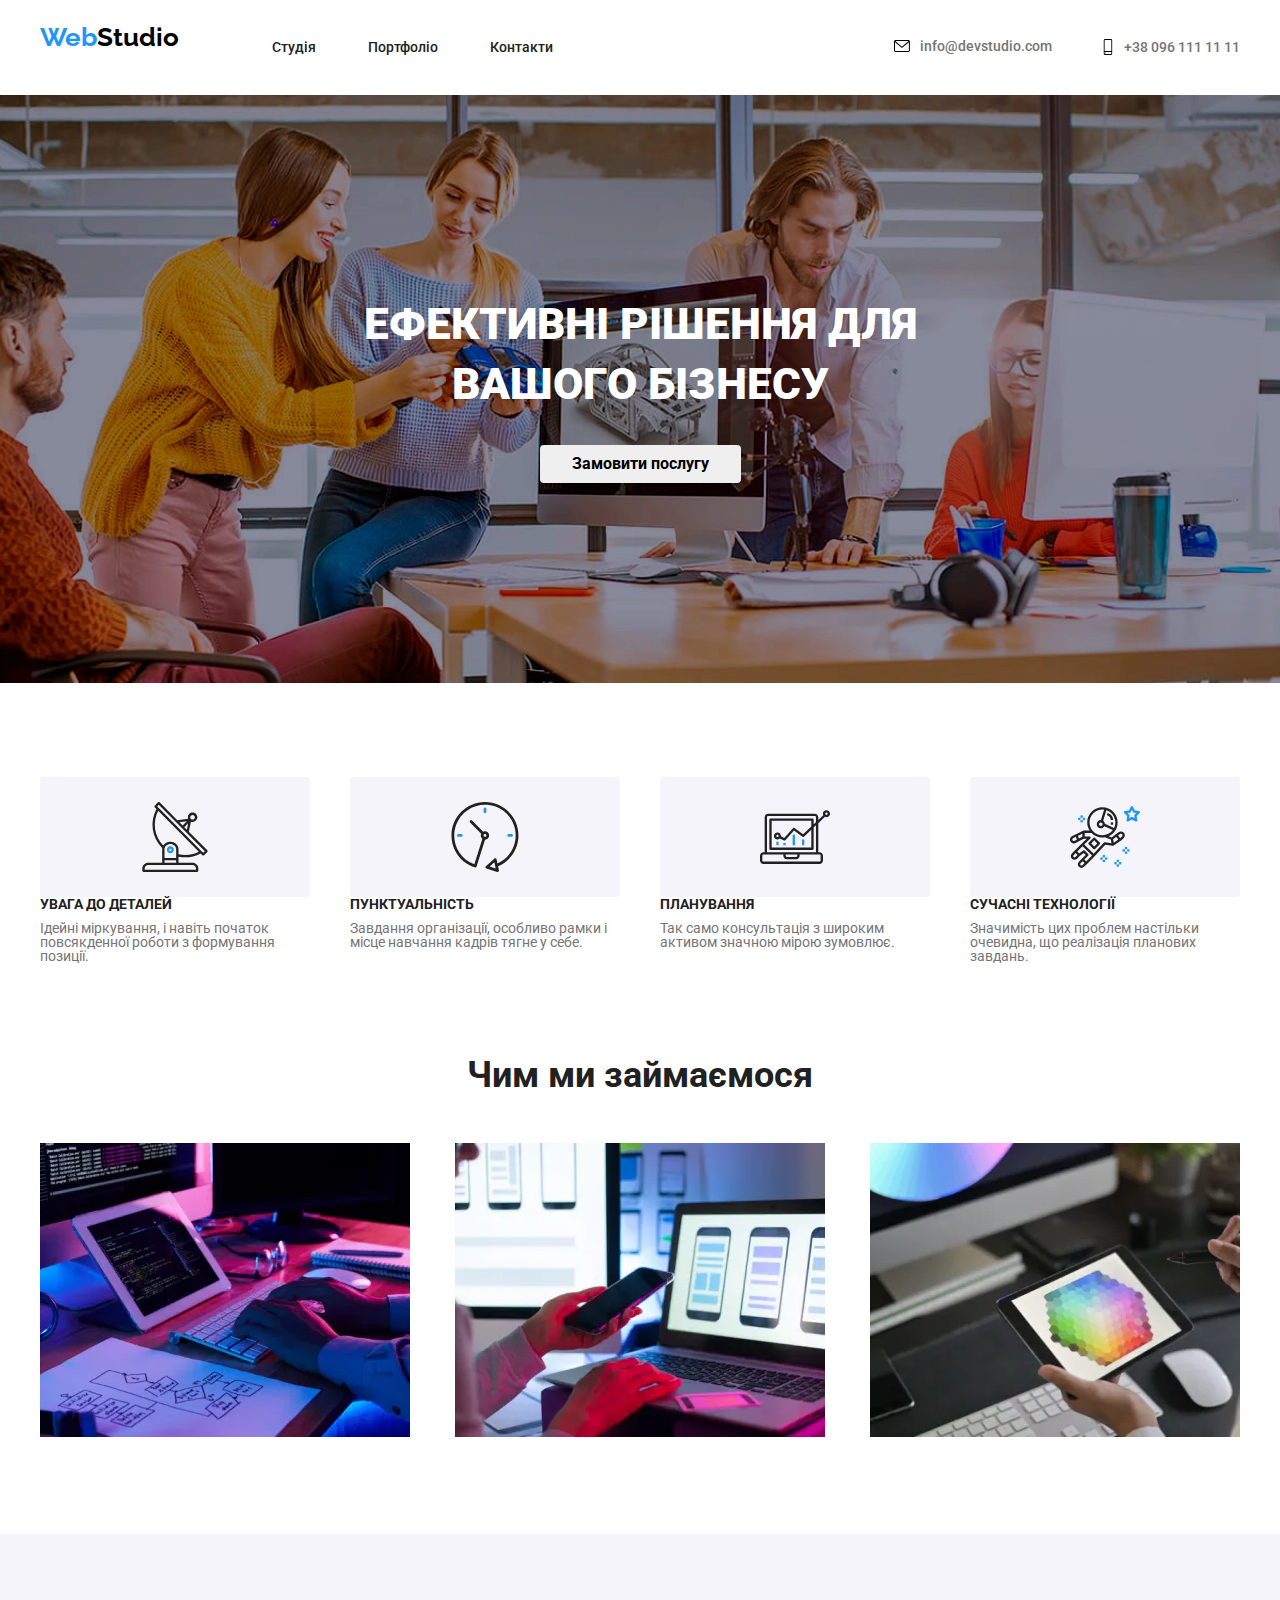
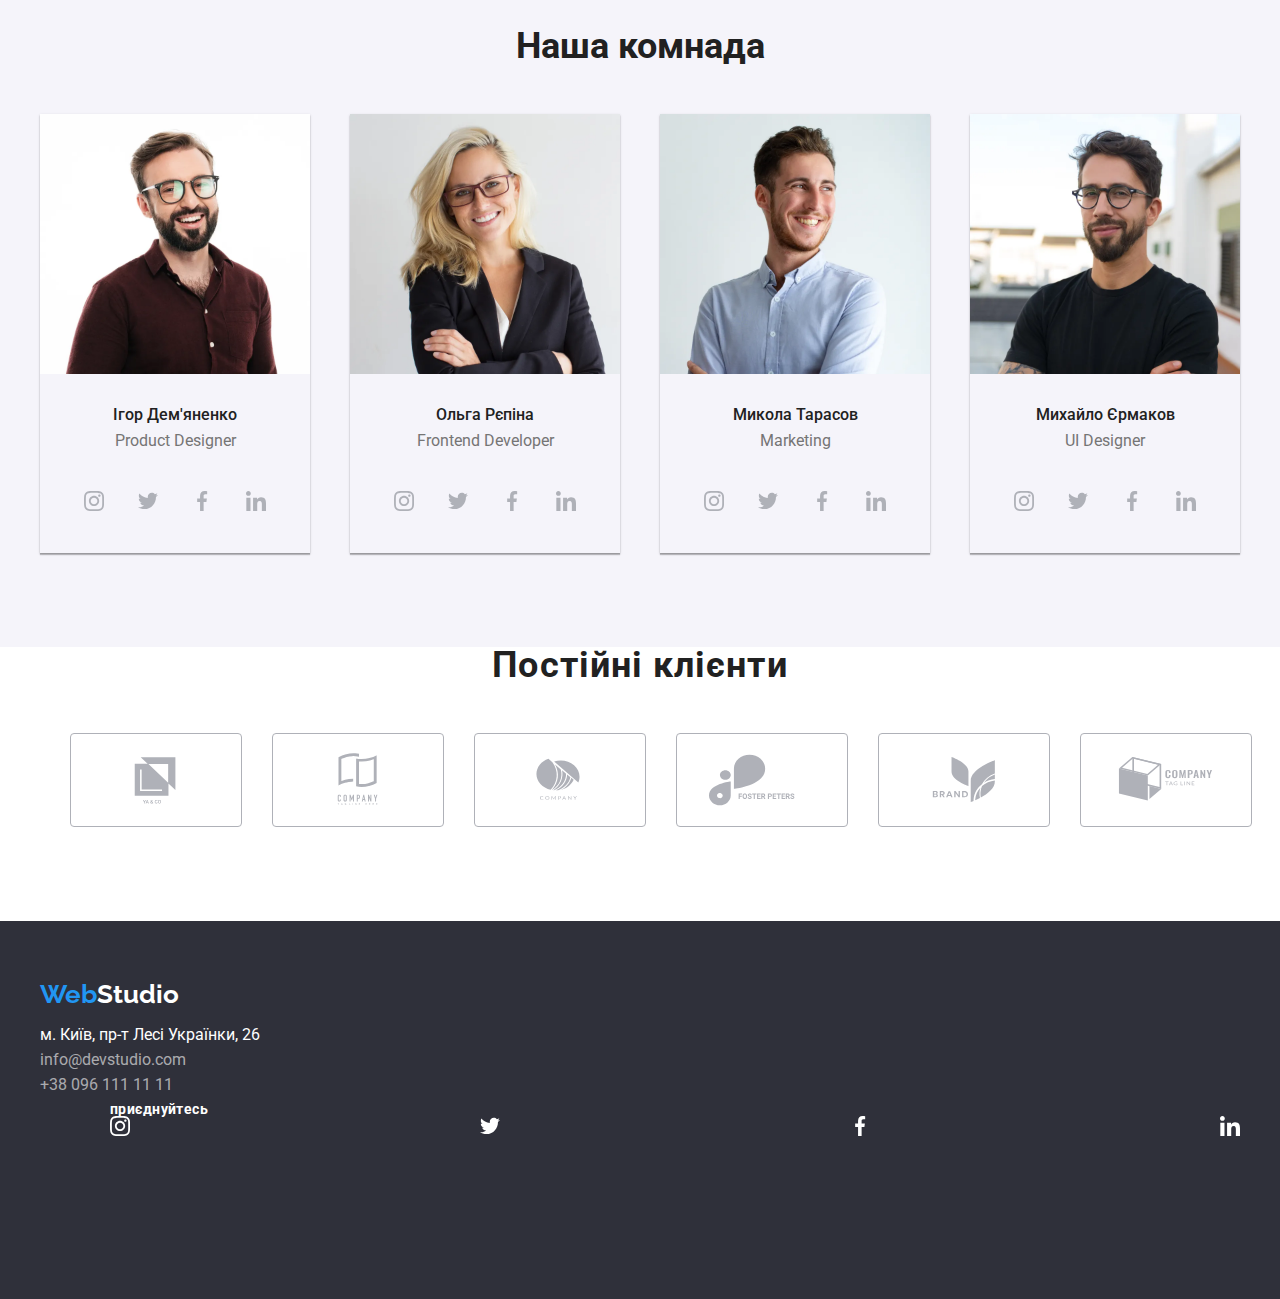
==== index.html @ 680b7990 "add 26" ====
<!DOCTYPE html>
<html lang="en">
<head>
    <meta charset="UTF-8">
    <meta name="viewport" content="width=device-width, initial-scale=1.0">
    <title>WebStudio</title>
    <link rel="stylesheet" href="normalize.css">
    <link rel="stylesheet" href="reset.css">
    <link rel="preconnect" href="https://fonts.googleapis.com">
    <link rel="preconnect" href="https://fonts.gstatic.com" crossorigin>
    <link href="https://fonts.googleapis.com/css2?family=Raleway:wght@700&family=Roboto:wght@400;500;700;900&display=swap" rel="stylesheet">
    <link rel="stylesheet" href="style.css">
</head>
<body>
    <header class="header">
        <div class="container header-wrap">
            <div class="logo-wrap">
        <a  href="index.html" class="logo">Web<span class="black">Studio</span></a>
        <nav class="header-nav">
             <ul class="header-list">
            <li><a href="#" class="header-link">Студія</a></li>
            <li><a href="portfolio.html" class="header-link">Портфоліо</a></li>
            <li><a href="#" class="header-link">Контакти</a></li>
             </ul>
        </nav>
    </div>
    <div class="contacts-wrap">
        <nav class="header-nav">
             <ul class="contacts">
            <li><a href="#" class="contacts-link mail"> 
                <svg class="icon-header envelop" width="16px" height="12px">
                <use href="./img/symbol-defs.svg#icon-envelop"></use></svg>
                info@devstudio.com</a>
            </li>
              <li><a href="#" class="contacts-link">
                <svg class="icon-header smartphone" width="12px" height="16px">
                <use href="./img/symbol-defs.svg#icon-smartphone"></use></svg>
                +38 096 111 11 11</a>
            </li>
             </ul>
        </nav>
    </div>
    </div>
    </header>
    <main class="main">
        <section class="section1">
            <div class="container main-sect">
            <h2  class="main-title"> Ефективні рішення для <br>вашого бізнесу</h2> 
        <button class="button">Замовити послугу</button>
    </div>
        </section>
        <section class="section2">
            <div class="container">
        <div class="wrap">
            <ul class="card-list">
                <li class="card-item"><h3 class="card-title">УВАГА ДО ДЕТАЛЕЙ</h3> <p class="card-text">Ідейні міркування, і навіть початок <br>повсякденної роботи з формування позиції.</p> </li>
                <li class="card-item"><h3 class="card-title">ПУНКТУАЛЬНІСТЬ</h3> <p class="card-text">Завдання організації, особливо рамки  і місце навчання кадрів тягне у себе.</p> </li>
                <li class="card-item"><h3 class="card-title">ПЛАНУВАННЯ</h3> <p class="card-text">Так само консультація з широким <br> активом значною мірою зумовлює.</p> </li>
                <li class="card-item"><h3 class="card-title">СУЧАСНІ ТЕХНОЛОГІЇ</h3> <p class="card-text">Значимість цих проблем настільки <br> очевидна, що реалізація планових завдань.</p> </li>
               
            </ul>
        </div> 
            </div>
    </section>
    
        <section  class="section3" >
            <div class="container">
           <h2 class="title">Чим ми займаємося</h2>
           <ul class="card-list">
            <li><img src="img/1/img(first).webp" alt="1" class="card-img-work"></li>
            <li><img src="img/1/img(second).webp" alt="2" class="card-img-work"></li>
            <li><img src="img/1/img(third).webp" alt="3" class="card-img-work"></li>
           </ul>
        </div>
        </section>
        <section class="section4">
            <div class="container">
            <h2 class="title">Наша комнада</h2>
            <ul class="card-list">
                <li class="card-item-team"><img src="img/1/img(person-first).webp" alt="Ігор Дем'яненко" class="card-img">
                     <h3 class="card-title-team">Ігор Дем'яненко</h3> <p class="card-text-team">Product Designer</p> 
                    <ul class="social-list">
                        <li class="social-list-item">
                    <a href="#" class="social-link">
                    <svg class="social-icon instagram">
                    <use href="./img/symbol-defs.svg#icon-instagram"></use></svg>
                    </a>
                </li>
                <li class="social-list-item">
                    <a href="#" class="social-link">
                        <svg class="social-icon twitter">
                        <use href="./img/symbol-defs.svg#icon-twitter"></use></svg>
                        </a>
                    </li>
                    <li social-list-item>
                        <a href="#" class="social-link">
                            <svg class="social-icon facebook">
                            <use  href="./img/symbol-defs.svg#icon-facebook"></use></svg>
                            </a>
                        </li>
                        <li social-list-item>
                            <a href="#" class="social-link">
                                <svg class="social-icon linkedin">
                                <use href="./img/symbol-defs.svg#icon-linkedin"></use></svg>
                                </a>
                            </li>
                      </ul>
                           

                </li>
                <li class="card-item-team"><img src="img/1/img(person-second).webp" alt="Ольга Рєпіна" class="card-img"> 
                    <h3 class="card-title-team">Ольга Рєпіна</h3> <p class="card-text-team">Frontend Developer</p>
                    <ul class="social-list">
                        <li class="social-list-item">
                    <a href="#" class="social-link">
                    <svg class="social-icon instagram">
                    <use href="./img/symbol-defs.svg#icon-instagram"></use></svg>
                    </a>
                </li>
                <li class="social-list-item">
                    <a href="#" class="social-link">
                        <svg class="social-icon twitter">
                        <use href="./img/symbol-defs.svg#icon-twitter"></use></svg>
                        </a>
                    </li>
                    <li social-list-item>
                        <a href="#" class="social-link">
                            <svg class="social-icon facebook">
                            <use  href="./img/symbol-defs.svg#icon-facebook"></use></svg>
                            </a>
                        </li>
                        <li social-list-item>
                            <a href="#" class="social-link">
                                <svg class="social-icon linkedin">
                                <use href="./img/symbol-defs.svg#icon-linkedin"></use></svg>
                                </a>
                            </li>
                      </ul>
                </li>
                <li class="card-item-team"><img src="img/1/img(person-third).webp" alt="Микола Тарасов" class="card-img">
                     <h3 class="card-title-team">Микола Тарасов</h3> <p class="card-text-team">Marketing</p>
                     <ul class="social-list">
                        <li class="social-list-item">
                    <a href="#" class="social-link">
                    <svg class="social-icon instagram">
                    <use href="./img/symbol-defs.svg#icon-instagram"></use></svg>
                    </a>
                </li>
                <li class="social-list-item">
                    <a href="#" class="social-link">
                        <svg class="social-icon twitter">
                        <use href="./img/symbol-defs.svg#icon-twitter"></use></svg>
                        </a>
                    </li>
                    <li social-list-item>
                        <a href="#" class="social-link">
                            <svg class="social-icon facebook">
                            <use  href="./img/symbol-defs.svg#icon-facebook"></use></svg>
                            </a>
                        </li>
                        <li social-list-item>
                            <a href="#" class="social-link">
                                <svg class="social-icon linkedin">
                                <use href="./img/symbol-defs.svg#icon-linkedin"></use></svg>
                                </a>
                            </li>
                      </ul>
                </li>
                <li class="card-item-team"><img src="img/1/img(person-fourth).webp" alt="Михайло Єрмаков" class="card-img"> 
                    <h3 class="card-title-team">Михайло Єрмаков</h3> <p class="card-text-team">UI Designer</p>
                    <ul class="social-list">
                        <li class="social-list-item">
                    <a href="#" class="social-link">
                    <svg class="social-icon instagram">
                    <use href="./img/symbol-defs.svg#icon-instagram"></use></svg>
                    </a>
                </li>
                <li class="social-list-item">
                    <a href="#" class="social-link">
                        <svg class="social-icon twitter">
                        <use href="./img/symbol-defs.svg#icon-twitter"></use></svg>
                        </a>
                    </li>
                    <li social-list-item>
                        <a href="#" class="social-link">
                            <svg class="social-icon facebook">
                            <use  href="./img/symbol-defs.svg#icon-facebook"></use></svg>
                            </a>
                        </li>
                        <li social-list-item>
                            <a href="#" class="social-link">
                                <svg class="social-icon linkedin">
                                <use href="./img/symbol-defs.svg#icon-linkedin"></use></svg>
                                </a>
                            </li>
                      </ul>
                </li>
            </ul> 
        </div>
        </section>
        <section>
            <div class="container">
            <h2 class="customer">Постійні клієнти</h2>
            
            <ul class="company">
                <li class="company-item">
                    <a href="#" class="company-link">
                    <svg class="company-icon">
                    <use href="./img/symbol-defs.svg#icon-Logo"></use>
                    </svg>
                    </a>
                </li>
        
                <li class="company-item">
                    <a href="#" class="company-link">
                    <svg class="company-icon">
                    <use href="./img/symbol-defs.svg#icon-Logo-sec"></use>
                    </svg>
                    </a>
                </li>
          
              
                <li class="company-item">
                    <a href="#" class="company-link">
                    <svg class="company-icon">
                    <use href="./img/symbol-defs.svg#icon-Logo-third"></use>
                    </svg>
                    </a>
                </li>
           
                
                <li class="company-item">
                    <a href="#" class="company-link">
                    <svg class="company-icon">
                    <use href="./img/symbol-defs.svg#icon-group"></use>
                    </svg>
                    </a>
                </li>
                
                
                <li class="company-item">
                    <a href="#" class="company-link">
                    <svg class="company-icon">
                    <use href="./img/symbol-defs.svg#icon-Logo-four"></use>
                    </svg>
                    </a>
                </li>
           
                
                <li class="company-item">
                    <a href="#" class="company-link">
                    <svg class="company-icon">
                    <use href="./img/symbol-defs.svg#icon-Logo-five"></use>
                    </svg>
                    </a>
                </li>
            
            </ul>
        </div>
        </section>
    </main>
      <footer class="footer">
        <div class="container footer-list">
        <a href="#" class="logo">Web<span class="white">Studio</span></a>
        <a href="#"  class="footer-link2">м. Київ, пр-т Лесі Українки, 26</a>
        <a href="#"  class="footer-link3">info@devstudio.com</a>
        <a href="#"  class="footer-link3">+38 096 111 11 11</a>
        
        <div class="footer-icon-div"> 
            <h2 class="footer-title">приєднуйтесь</h2>
        <ul class="footer-list-icon">
            <li class="footer-item">
        <a href="#" class="footer-link-icon">
        <svg class="footer-icon">
        <use href="./img/symbol-defs.svg#icon-instagram"></use></svg>
        </a>
    </li>
    <li class="footer-item">
        <a href="#" class="footer-link-icon">
            <svg class="footer-icon">
            <use href="./img/symbol-defs.svg#icon-twitter"></use></svg>
            </a>
        </li>
        <li class="footer-item">
            <a href="#" class="footer-link-icon">
                <svg class="footer-icon">
                <use  href="./img/symbol-defs.svg#icon-facebook"></use></svg>
                </a>
            </li>
            <li class="footer-item">
                <a href="#" class="footer-link-icon">
                    <svg class="footer-icon">
                    <use href="./img/symbol-defs.svg#icon-linkedin"></use></svg>
                    </a>
                </li>
          </ul>
        </div>
    </div>
    </footer>
</body>
</html>
---- style.css ----
:root{
    --hover-color: #2196F3;
    --navigation-color: #212121;
    --navigation-color-link: #757575;
    --hover-text-color: #FFFFFF;
    --icon-color--: #AFB1B8;
    
}
.header{
    padding-top: 24px;
    padding-bottom: 25px;
    
}
.container{
    width: 1200px;
    margin: 0 auto;
    padding: 0 15px;
}
ul{
 list-style: none;
 padding: 0;
 margin: 0;
}
a{
    text-decoration: none;
    cursor: pointer;
}
.header-link{
    color: var(--navigation-color);
    
}
.header-link:hover,
.header-link:focus{
    color: var(--hover-color);
    
}
.contacts-link:hover,
.contacts-link:focus{
 color: var(--hover-color);
}
.card-button:hover,
.card-button:focus{
    color: var(--hover-text-color);
    background-color: var(--hover-color);
    box-shadow: 0px 2px 2px 0px rgba(0, 0, 0, 0.12), 0px 1px 2px 0px rgba(0, 0, 0, 0.08), 0px 3px 1px 0px rgba(0, 0, 0, 0.10);

    
}
.section1{
    background: rgba(47, 48, 58, 0.40);
    padding-top: 200px;
    padding-bottom: 200px;
    text-align: center; 
    background-image: url(img/1/img\(back\).webp);
    background-repeat: no-repeat;
    background-position: center;  
    
}



.section2{
padding-top: 94px;
padding-bottom: 94px;
}
.section3{
    padding-bottom: 94px;
    background: #FFF;
}
.section4{
    padding-top: 94px;
    padding-bottom: 94px;
    background: #F5F4FA;
}
.section5{
    padding-top: 94px;
    padding-bottom: 94px;
}

.main-title{
    color: #FFFFFF ;
    font-size: 44px ;
    font-weight: 900;
    text-align: center; 
    line-height: 136%;
    text-transform: uppercase;
    margin-bottom: 30px;
}
.button:focus,
.button:hover{
    color: var(--hover-text-color) ;
    background-color: var(--hover-color);
}
.button{
    cursor: pointer;
  
    font-size: 16px;
    font-weight: 700;
    padding: 10px 32px;
    border: none;
    box-shadow: 0px 4px 4px 0px rgba(0, 0, 0, 0.15);
    border-radius: 4px;

}

h2,
h3{
    color: #212121;
}
p{
    color: #757575;
}
.footer-link2{
    color: #FFFFFF;
}

.footer-link3{
    color: rgb(255, 255, 255 ,0.6);
}
.footer{
    background-color: #2F303A;
    padding-top: 60px ;
    padding-bottom: 60px;
}
body{
    font-family: 'Roboto', sans-serif;
    box-sizing: border-box;
}
h1,h2,h3,p{
    margin-bottom: 0;
    margin-top: 0;
}

.logo{
    font-family: 'Raleway', sans-serif;
    font-size: 26px;
    font-weight: 700;
    color: var(--hover-color);
    margin-right: 93px;
}
.black{
    color: #000;
}
.header-nav{
    font-size: 14px;
    font-weight: 500;
}
.contacts-link{
color: var(--navigation-color-link);
}
.contacts{
    font-size: 14px;
    font-weight: 500;
    display: flex;
}
.contacts .contacts-link:hover{
    color: var(--hover-color);
}
.contacts-link:hover .icon-header{
    fill: var(--hover-color);
}
.contacts-link{
    display: flex;
    align-items: center;
}
.icon-header{
    margin-right: 10px;
}
.mail{
    margin-right: 50px;
}
.card-title{
    font-size: 14px ;
    font-weight: 700 ;
    margin-bottom: 10px;

}
.card-title-team{
    font-size: 16px ;
    font-weight: 500 ;
    margin-bottom: 10px;
}
.card-text{
    font-size: 14px;
    font-weight: 400;
}
.card-text-team{
    font-size: 16px;
    font-weight: 400;
    margin-bottom: 30px;
}
.title{
    font-size: 36px;
    font-weight: 700;
    margin-bottom: 50px;
    text-align: center;
}
.white{
    color: #FFF;
}
footer>a{
    font-size: 14px;
    font-weight: 400;
}
.card-img{
    vertical-align:baseline;
    width : 270px;
    height: 260px;
    margin-bottom: 30px;
   
}
.card-img-work{
    width: 370px;
    height: 294px;
}
.header-list{
    display: flex;
    width: 281px;
    justify-content: space-between;
}
.logo-wrap{
    display: flex;
    align-items: center;
    
}
.header-wrap{
    display: flex;
    justify-content: space-between;
    align-items: center;
}
.card-item{
    width: 270px;
}
.card-list{
    display: flex;
    justify-content: space-between;
 }
 .footer-list{
    display: flex;
    flex-direction: column;
    
    
 }
 .card-list-photo{
    justify-content: space-between;
 }
 .card-item-photo{
    border: 1px solid #EEE;
    
 }
 .card-item-photo:hover,
 .card-item-photo:focus{
    box-shadow: 1px 4px 6px 0px rgba(0, 0, 0, 0.16), 0px 4px 4px 0px rgba(0, 0, 0, 0.06), 0px 1px 1px 0px rgba(0, 0, 0, 0.12);
 }
 
 .card-div{
   padding: 30px;
 }
 .card-item-team{
    text-align: center;
    box-shadow: 0px 2px 1px 0px rgba(0, 0, 0, 0.20), 0px 1px 1px 0px rgba(0, 0, 0, 0.14), 0px 1px 3px 0px rgba(0, 0, 0, 0.12);
 }
 
  
 .card-list-photo{

    justify-content: center;
    display: flex;
    flex-wrap: wrap;
    gap: 30px;
   
 }
 .card-list-button{
    display: flex;
    justify-content: center;
    margin-bottom: 50px;
    gap: 8px;    
}
.card-button{
    background: #F5F4FA;
    color: #212121;
    font-size: 16px;
    font-weight: 700;
    padding: 10px 32px;
    border: none;
    border-radius: 4px;
}
.card-item{
    border-radius: 0px 0px 4px 4px;
    background: #FFF;

}
.card-item::before{
    content: '';
    display: block;
    width: 100%;
    height: 120px;
    background-color:#F5F4FA ;
    border-radius: 4px;
    background-image: url(antenna\ 1.svg);
    background-size: 70px;
    background-repeat: no-repeat;
    background-position: center;
}
.card-item:nth-child(2)::before{
    background-image: url(clock\ 1.svg);
}
.card-item:nth-child(3)::before{
    background-image: url(diagram\ 1.svg);
}
.card-item:nth-child(4)::before{
    background-image: url(astronaut\ 1.svg);
}

 .card-img-photo{
    vertical-align:baseline;
    width : 370px;
    height: 294px;
} 
.logo{
    margin-bottom:20px; 
}
.footer-link2{
    margin-bottom: 9px;
}
.footer-link3{
    margin-bottom: 9px;
}
.icon-header:hover,
.icon-header:focus{
 color: var(--hover-color);
} 
.social-icon{
    width: 20px;
    height: 20px;
}
.social-list{
    display: flex;
    justify-content: space-between;
    margin-right: 32px;
    margin-left: 32px;
    margin-top: 16px;
    margin-bottom: 30px;
}
.social-link{
    fill: var(--icon-color--);
    width: 44px;
    height: 44px;
    border-radius: 50%;
    display: flex;
    justify-content: center;
    align-items: center;
}
.social-link:hover,
.social-link:focus{
    fill: var(--hover-text-color);
    background-color: var(--hover-color);
}
.customer{
color: #212121;
text-align: center;
font-family: "Roboto";
font-size: 36px;
font-weight: 700;
letter-spacing: 1.08px;}
.company{
    display: flex;
    justify-content: space-between;  
    
}
.company-icon{
    width: 106px;
    height: 60px;
    padding-top: 16px;
    padding-bottom: 16px;
    padding-left: 32px;
    padding-right: 32px;
    fill: var(--icon-color--);
}
.company-icon:hover,
.company-icon:focus{
    fill: var(--hover-color);
}
.company-item{
    margin-top: 50px;
    margin-bottom: 94px;
    margin-left: 30px;
    border-radius: 4px;
    border: 1px solid #AFB1B8;
    width: 170px;
    height: 92px;
}
.company-item .company-icon:hover{
    border-radius: 4px;
    border: 1px solid #2196F3;
}
.footer-title{
    color: #FFF;
    font-family: "Roboto";
    font-size: 14px;
    font-weight: 700;
    letter-spacing: 0.42px;
}
.footer-icon{
   fill: #FFFFFF;
    width: 20px;
    height: 20px;
}
.footer-list-icon{
    display: flex;
    justify-content: space-between;
}
.footer-icon-div{
    margin-left: 70px;
    padding-bottom: 100px;

}
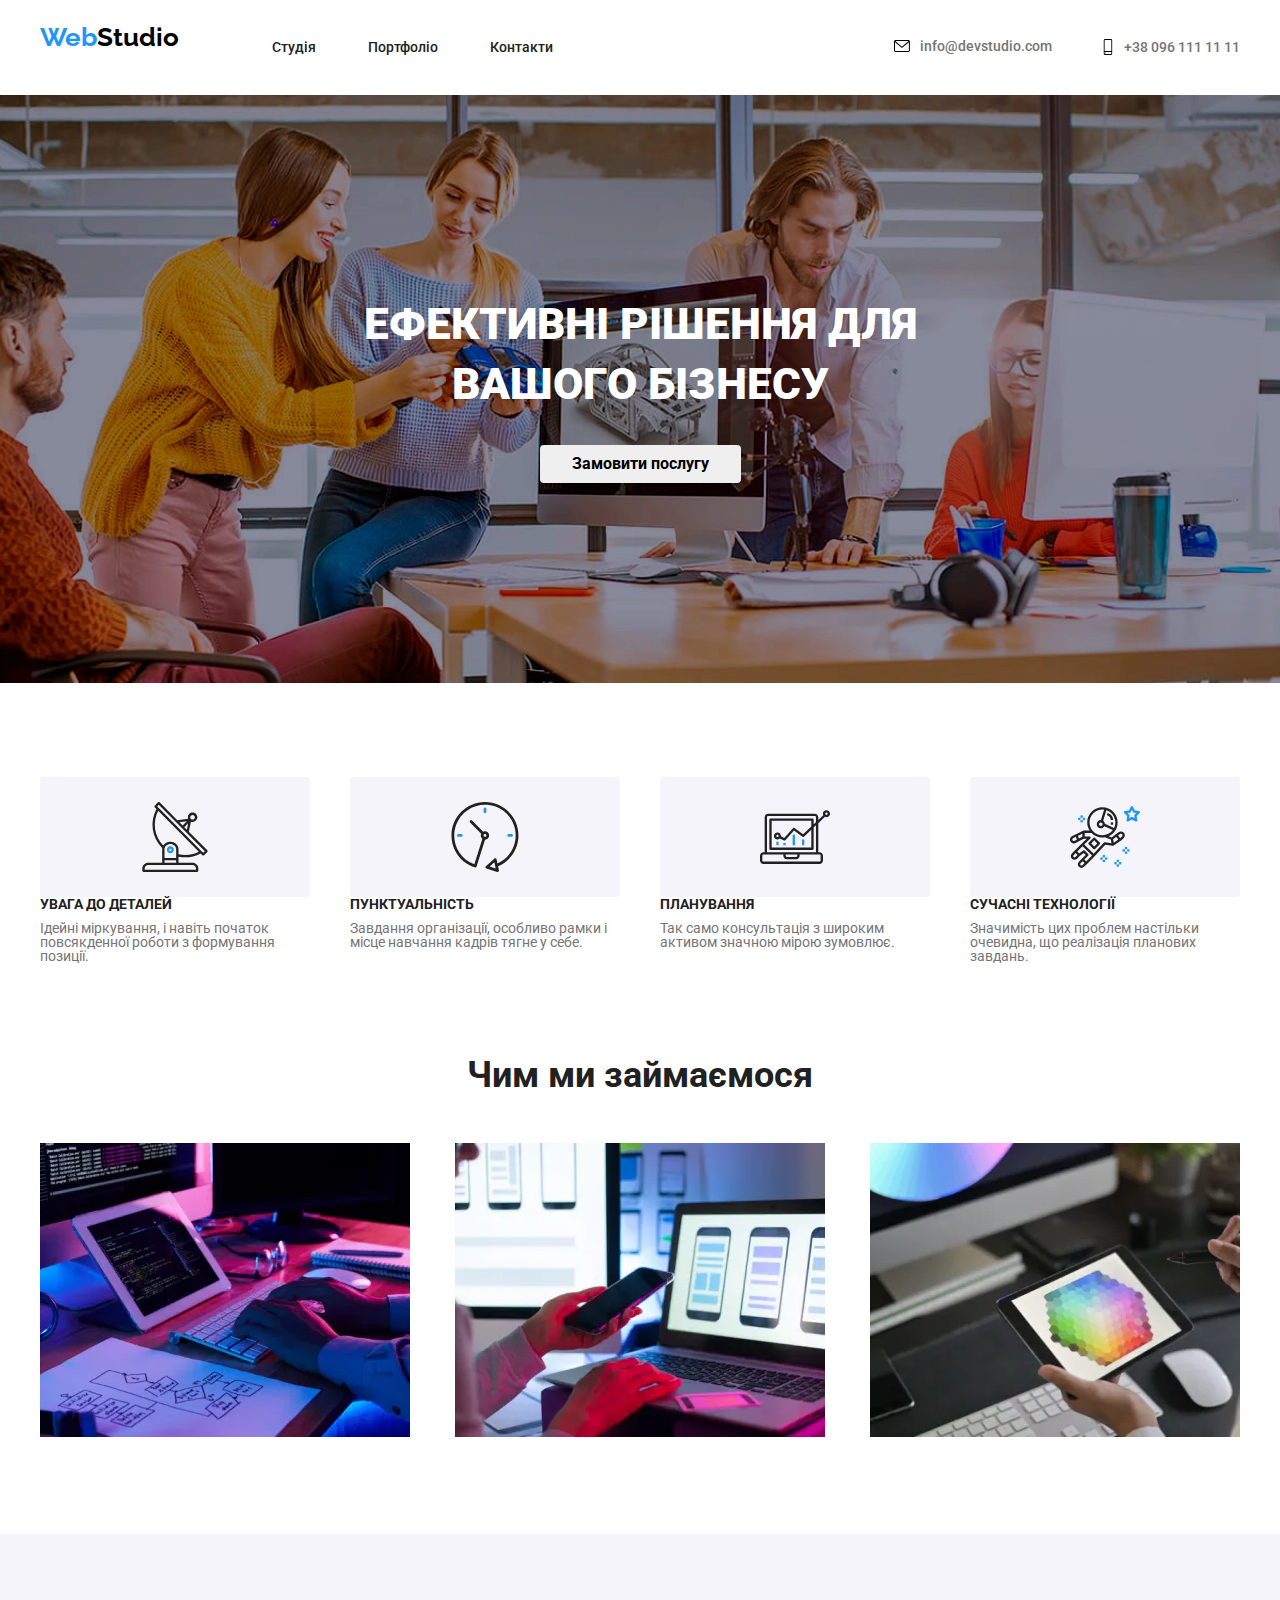
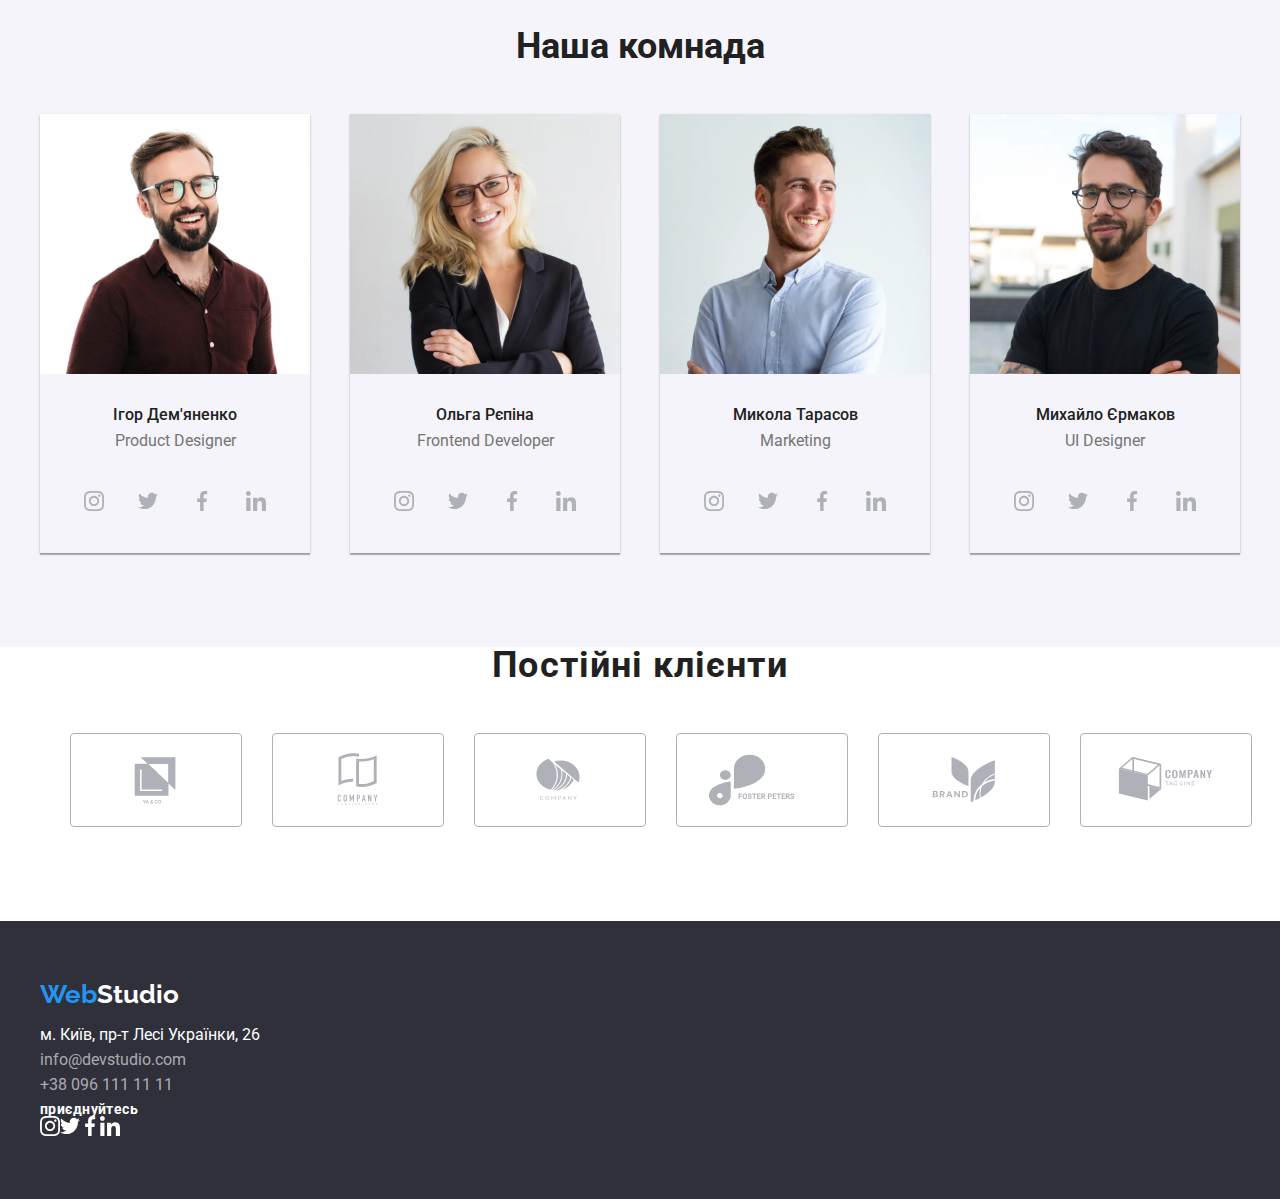
==== commit a22e70d1: "add 27" ====
--- a/index.html
+++ b/index.html
@@ -261,12 +261,13 @@
     </main>
       <footer class="footer">
         <div class="container footer-list">
+           <div class="footer-links"> 
         <a href="#" class="logo">Web<span class="white">Studio</span></a>
         <a href="#"  class="footer-link2">м. Київ, пр-т Лесі Українки, 26</a>
         <a href="#"  class="footer-link3">info@devstudio.com</a>
         <a href="#"  class="footer-link3">+38 096 111 11 11</a>
-        
-        <div class="footer-icon-div"> 
+            </div>
+       <div class="footer-icon-div">
             <h2 class="footer-title">приєднуйтесь</h2>
         <ul class="footer-list-icon">
             <li class="footer-item">
--- a/style.css
+++ b/style.css
@@ -390,7 +390,7 @@
     width: 170px;
     height: 92px;
 }
-.company-item .company-icon:hover{
+.company-item:hover{
     border-radius: 4px;
     border: 1px solid #2196F3;
 }
@@ -408,12 +408,15 @@
 }
 .footer-list-icon{
     display: flex;
-    justify-content: space-between;
+    
 }
 .footer-icon-div{
-    margin-left: 70px;
-    padding-bottom: 100px;
-
-}
-
-
+   
+
+}
+.footer-links{
+    display: flex;
+    flex-direction: column;
+}
+
+
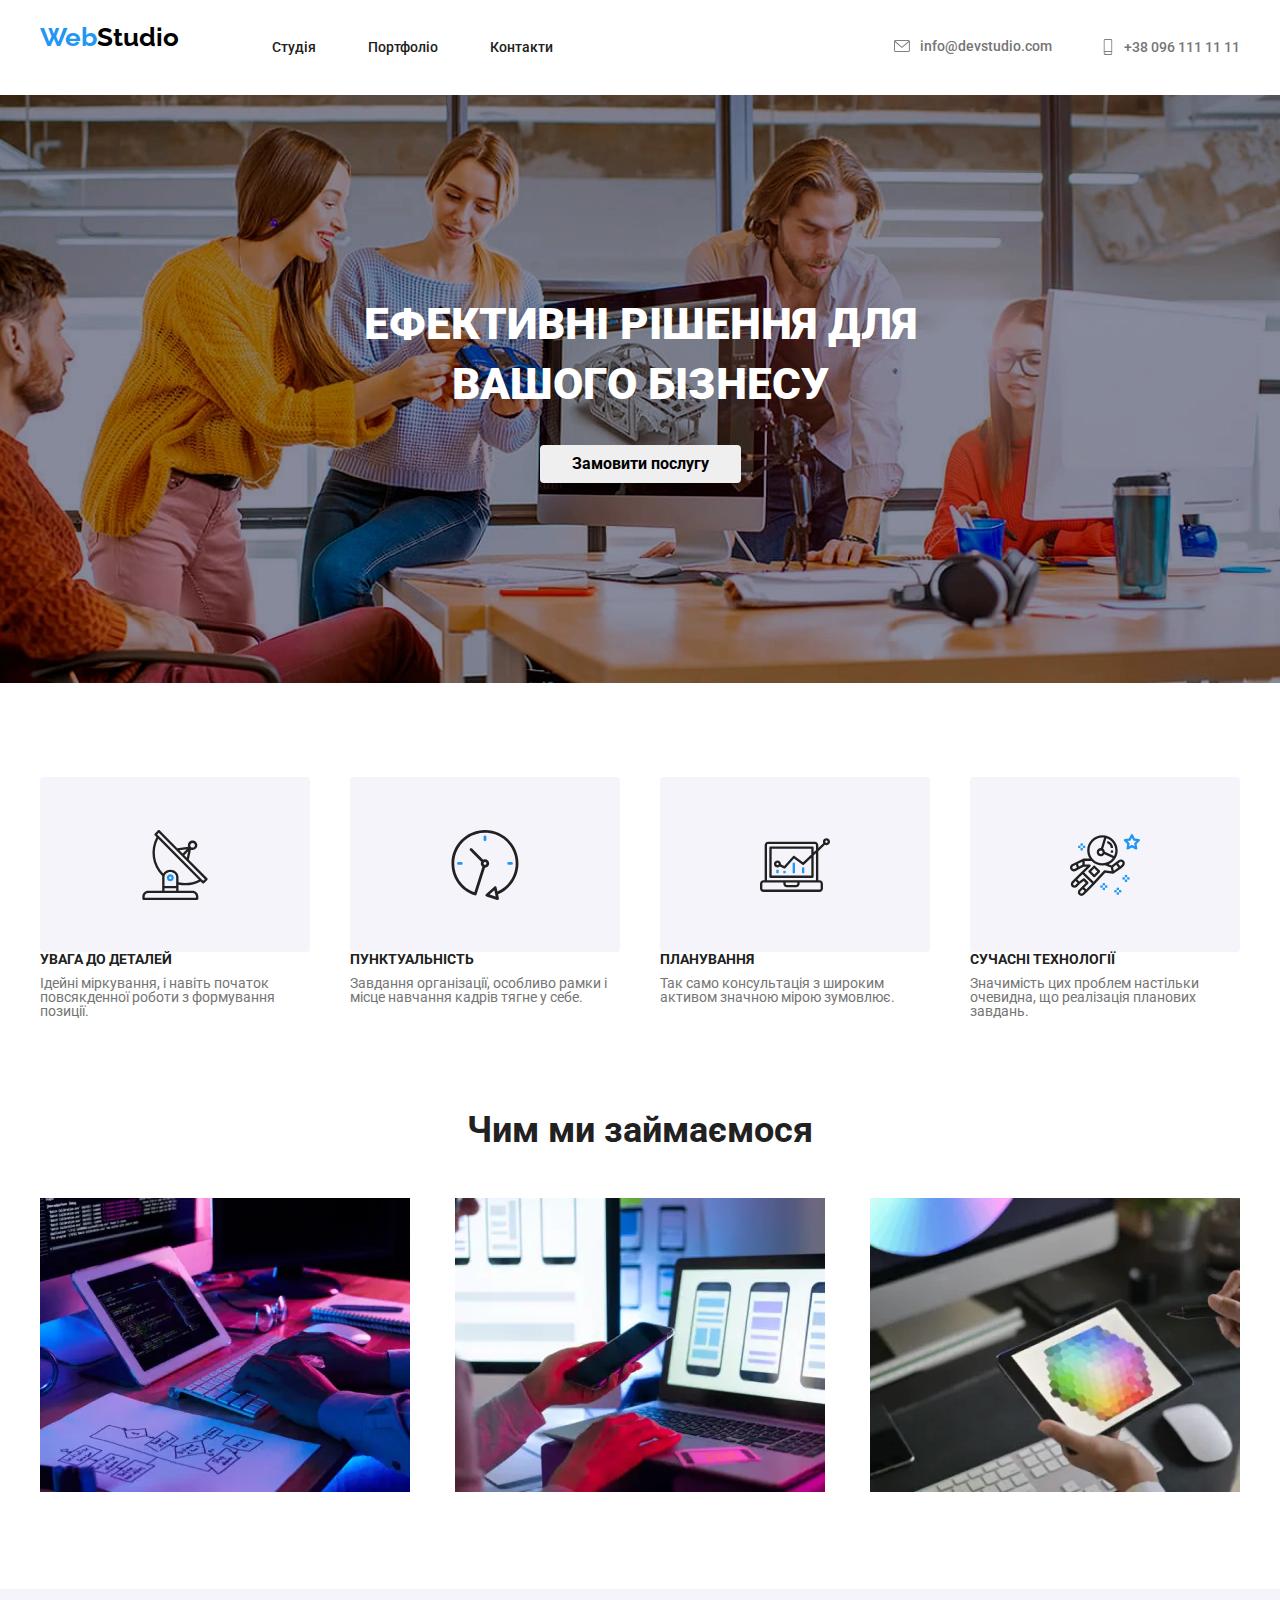
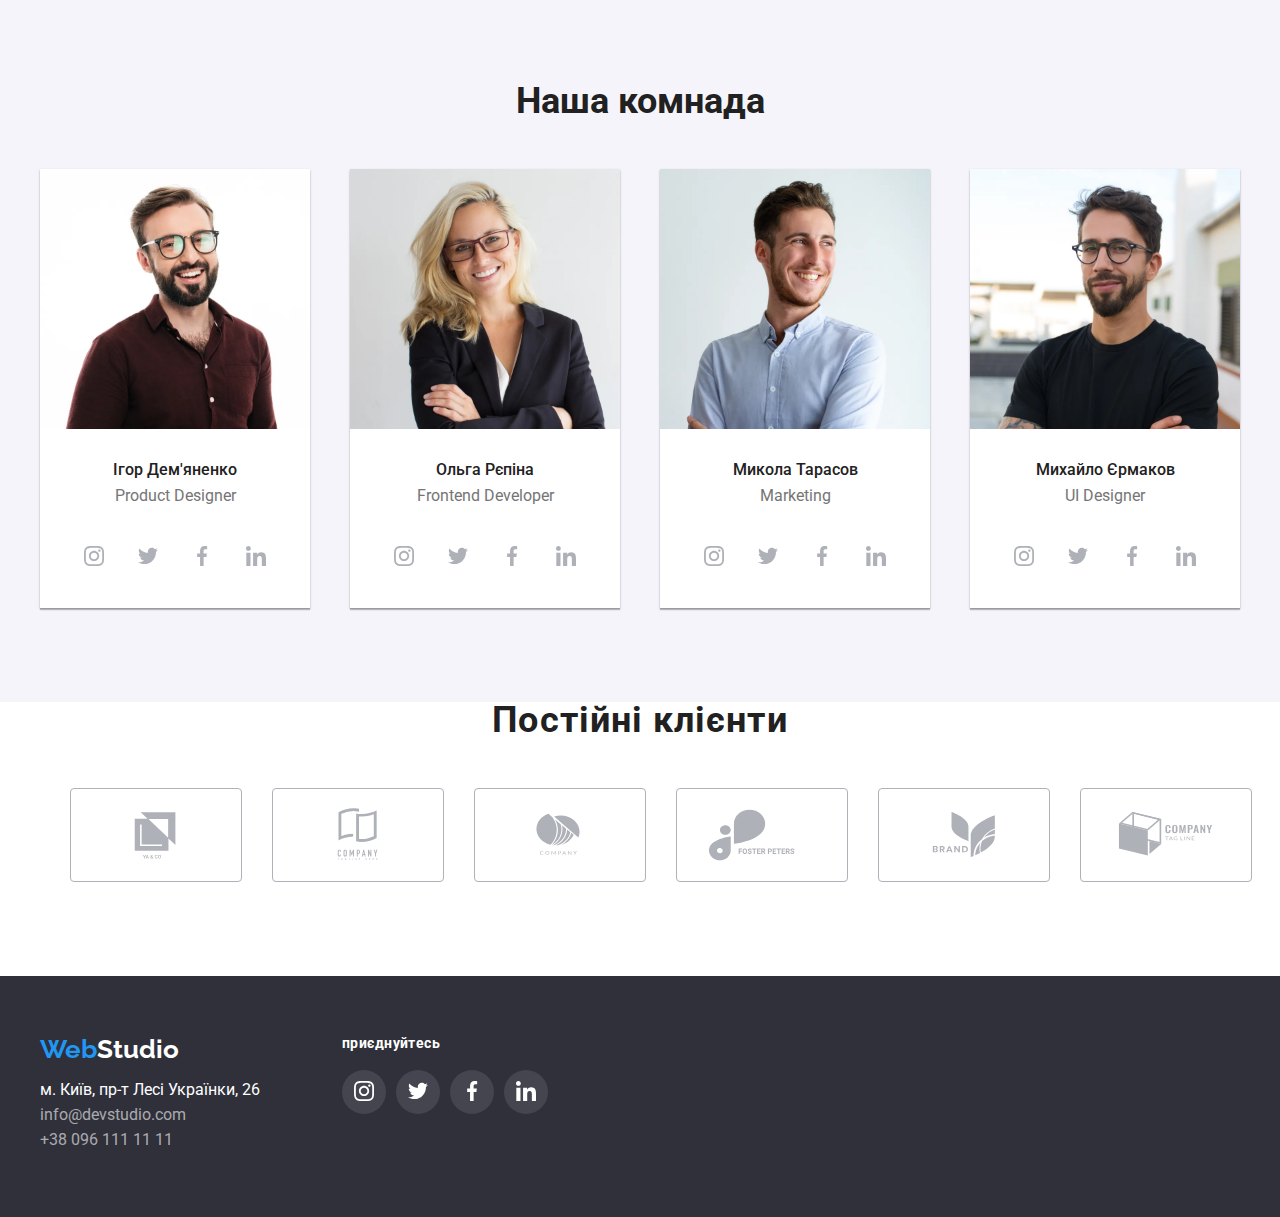
==== commit bce80a9c: "add 27" ====
--- a/index.html
+++ b/index.html
@@ -18,7 +18,7 @@
         <a  href="index.html" class="logo">Web<span class="black">Studio</span></a>
         <nav class="header-nav">
              <ul class="header-list">
-            <li><a href="#" class="header-link">Студія</a></li>
+            <li><a href="index.html" class="header-link">Студія</a></li>
             <li><a href="portfolio.html" class="header-link">Портфоліо</a></li>
             <li><a href="#" class="header-link">Контакти</a></li>
              </ul>
--- a/style.css
+++ b/style.css
@@ -165,6 +165,7 @@
 }
 .icon-header{
     margin-right: 10px;
+    fill: grey;
 }
 .mail{
     margin-right: 50px;
@@ -237,7 +238,7 @@
  }
  .footer-list{
     display: flex;
-    flex-direction: column;
+    
     
     
  }
@@ -259,6 +260,7 @@
  .card-item-team{
     text-align: center;
     box-shadow: 0px 2px 1px 0px rgba(0, 0, 0, 0.20), 0px 1px 1px 0px rgba(0, 0, 0, 0.14), 0px 1px 3px 0px rgba(0, 0, 0, 0.12);
+    background-color: #FFF;
  }
  
   
@@ -301,6 +303,7 @@
     background-size: 70px;
     background-repeat: no-repeat;
     background-position: center;
+    padding-bottom: 55px;
 }
 .card-item:nth-child(2)::before{
     background-image: url(clock\ 1.svg);
@@ -400,19 +403,33 @@
     font-size: 14px;
     font-weight: 700;
     letter-spacing: 0.42px;
+    padding-left: 70px;
 }
 .footer-icon{
    fill: #FFFFFF;
     width: 20px;
     height: 20px;
 }
+.footer-item{
+    border-radius: 50%;
+    background-color: rgba(255, 255, 255, 0.10);
+    width: 44px;
+    height: 44px;  
+    justify-content: center;
+    align-items: center;
+    display: flex;
+}
+.footer-item:hover,
+.footer-item:focus{
+background-color: var(--hover-color);
+}
 .footer-list-icon{
     display: flex;
-    
-}
-.footer-icon-div{
-   
-
+    padding-left: 70px;
+    padding-top: 20px;
+    gap: 10px;
+    
+    
 }
 .footer-links{
     display: flex;
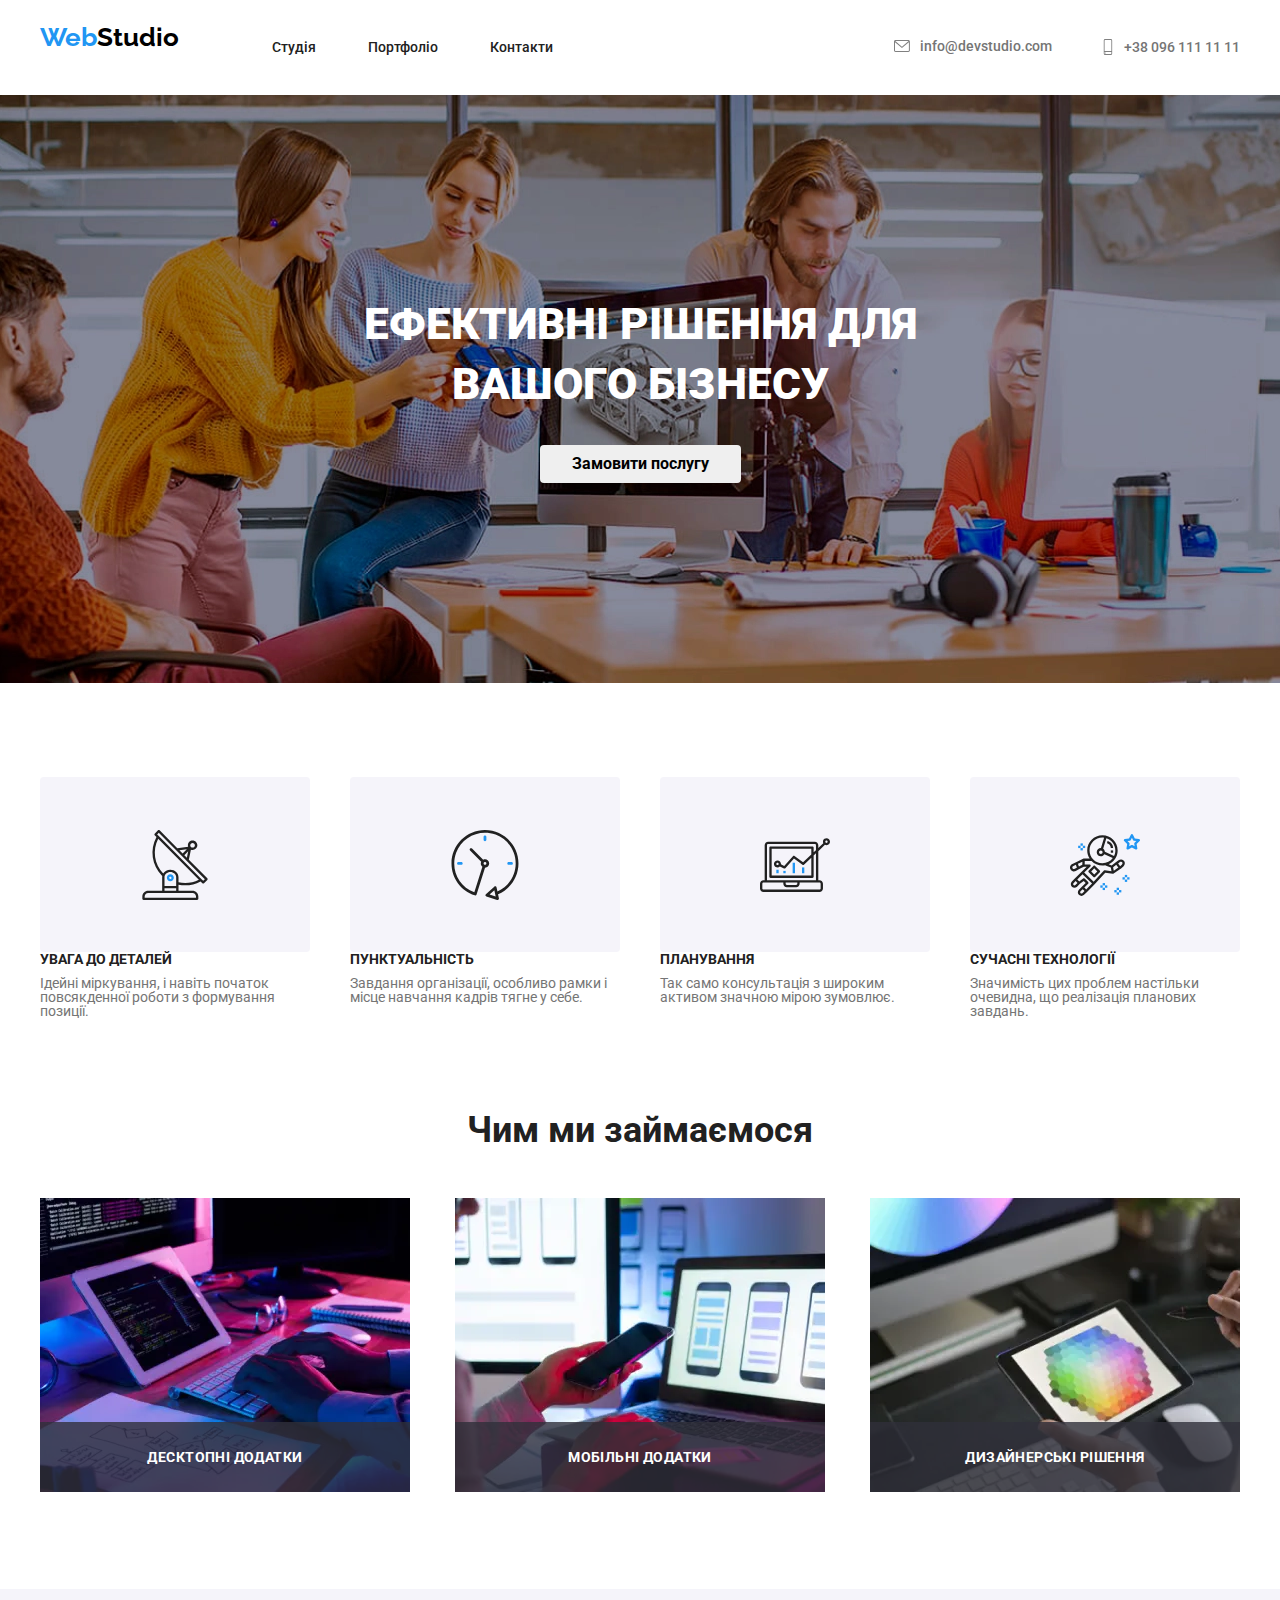
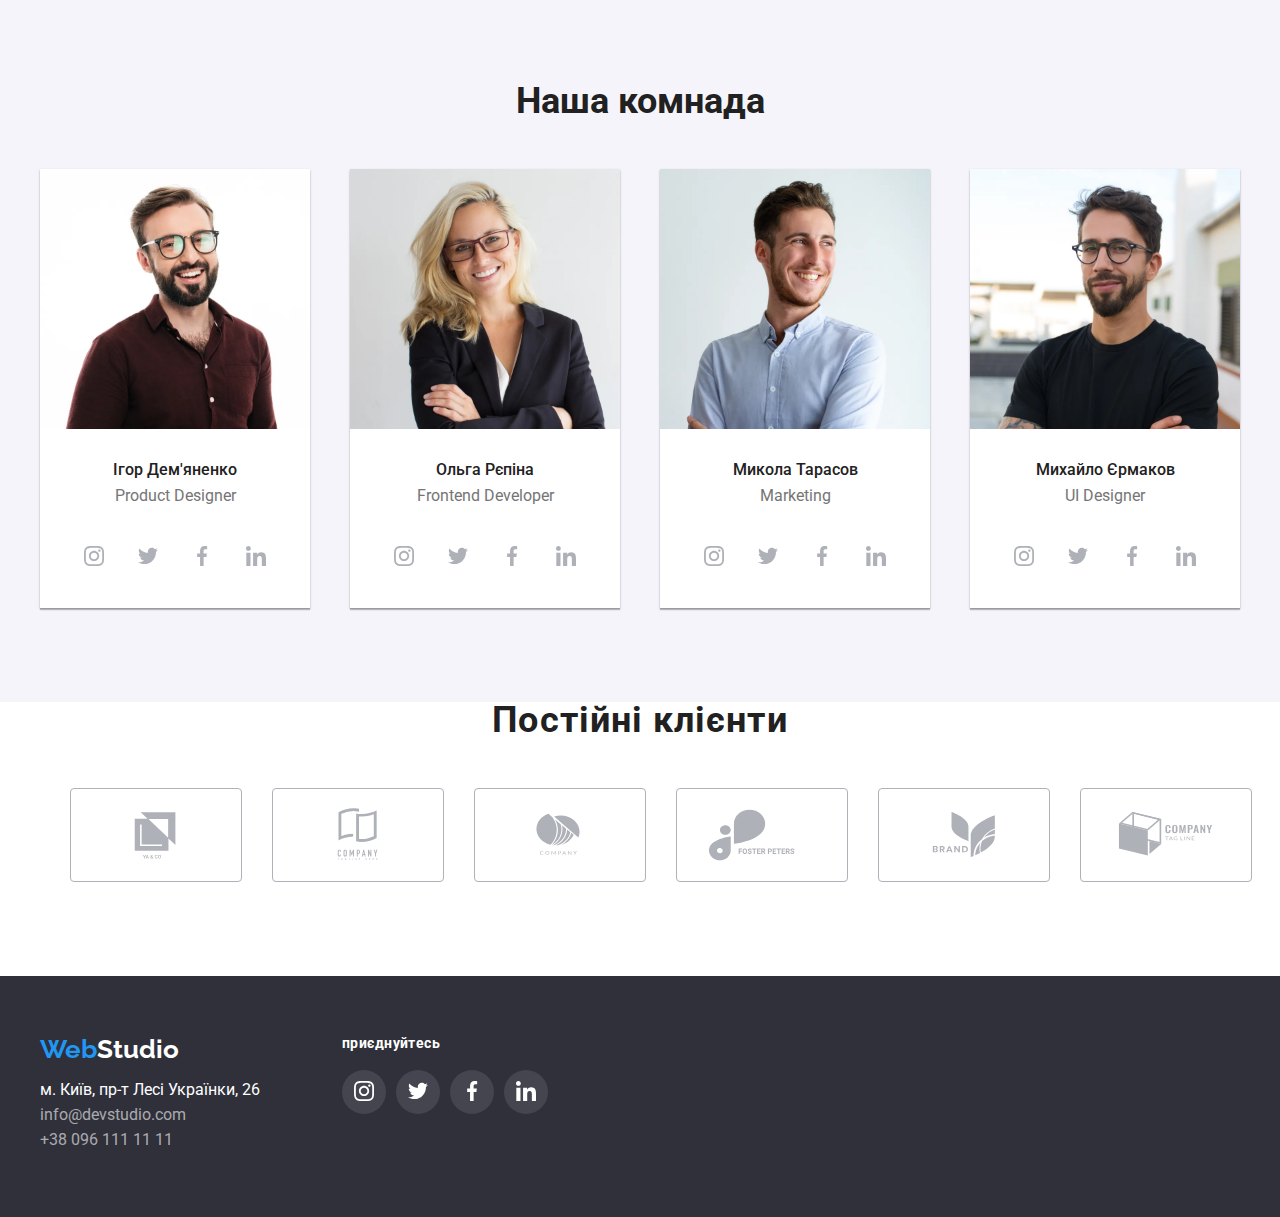
==== commit 752e6c75: "add28" ====
--- a/index.html
+++ b/index.html
@@ -67,9 +67,18 @@
             <div class="container">
            <h2 class="title">Чим ми займаємося</h2>
            <ul class="card-list">
-            <li><img src="img/1/img(first).webp" alt="1" class="card-img-work"></li>
-            <li><img src="img/1/img(second).webp" alt="2" class="card-img-work"></li>
-            <li><img src="img/1/img(third).webp" alt="3" class="card-img-work"></li>
+            <li class="item-work">
+                <img src="img/1/img(first).webp" alt="1" class="card-img-work">
+                <p class="card-title-work">Десктопні додатки</p>
+            </li>
+            <li class="item-work">
+                <img src="img/1/img(second).webp" alt="2" class="card-img-work">
+                <p class="card-title-work">Мобільні додатки</p>
+            </li>
+            <li class="item-work"> 
+                <img src="img/1/img(third).webp" alt="3" class="card-img-work">
+                <p class="card-title-work">Дизайнерські рішення</p>
+            </li>
            </ul>
         </div>
         </section>
--- a/style.css
+++ b/style.css
@@ -305,6 +305,27 @@
     background-position: center;
     padding-bottom: 55px;
 }
+.item-work{
+    position: relative;
+}
+.card-title-work{
+    position: absolute;
+    bottom: 3px;
+    color: var(--hover-text-color);
+    text-align: center;
+    font-family: "Roboto";
+    font-size: 14px;  
+    font-weight: 700;
+    letter-spacing: 0.42px;
+    text-transform: uppercase;
+    display: flex;
+    align-items: center;
+    justify-content: center;
+    height: 70px;
+    width: 100%;
+    background-color: rgba(47, 48, 58, 0.80);;
+}
+
 .card-item:nth-child(2)::before{
     background-image: url(clock\ 1.svg);
 }
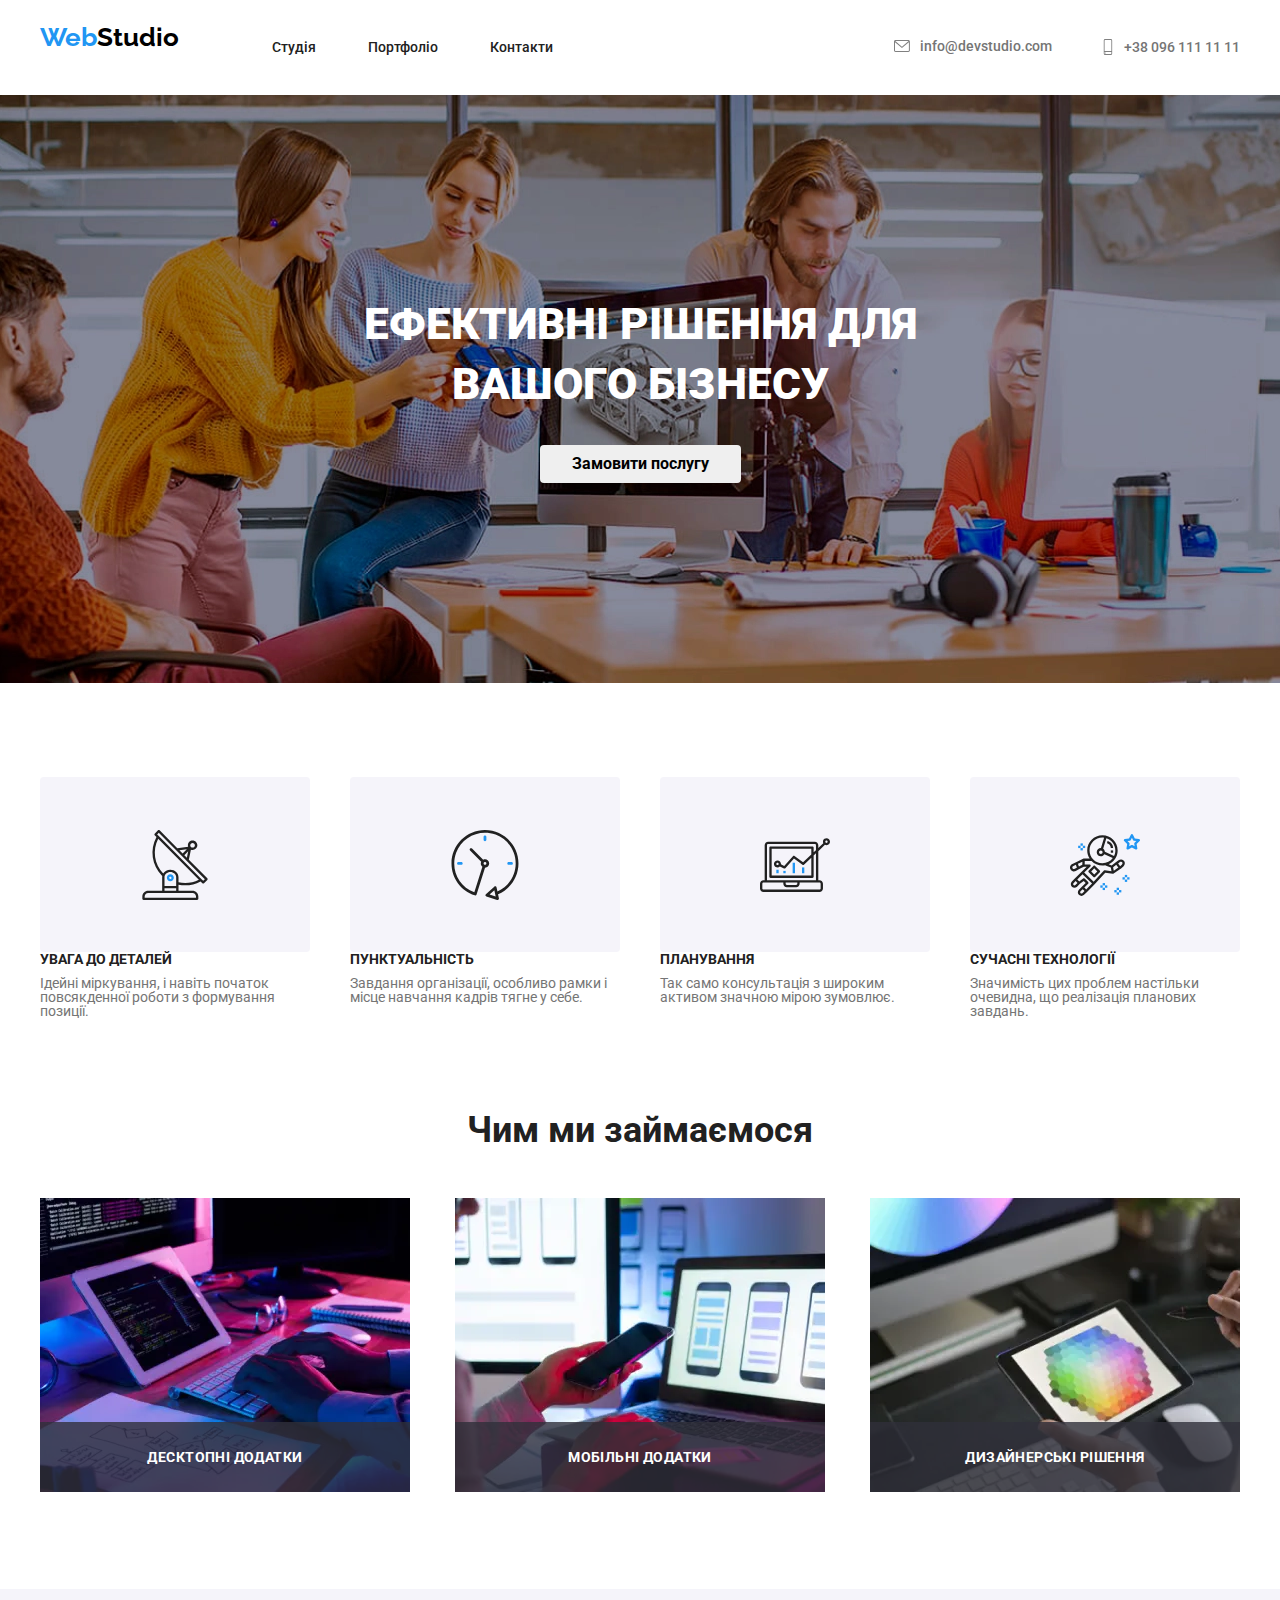
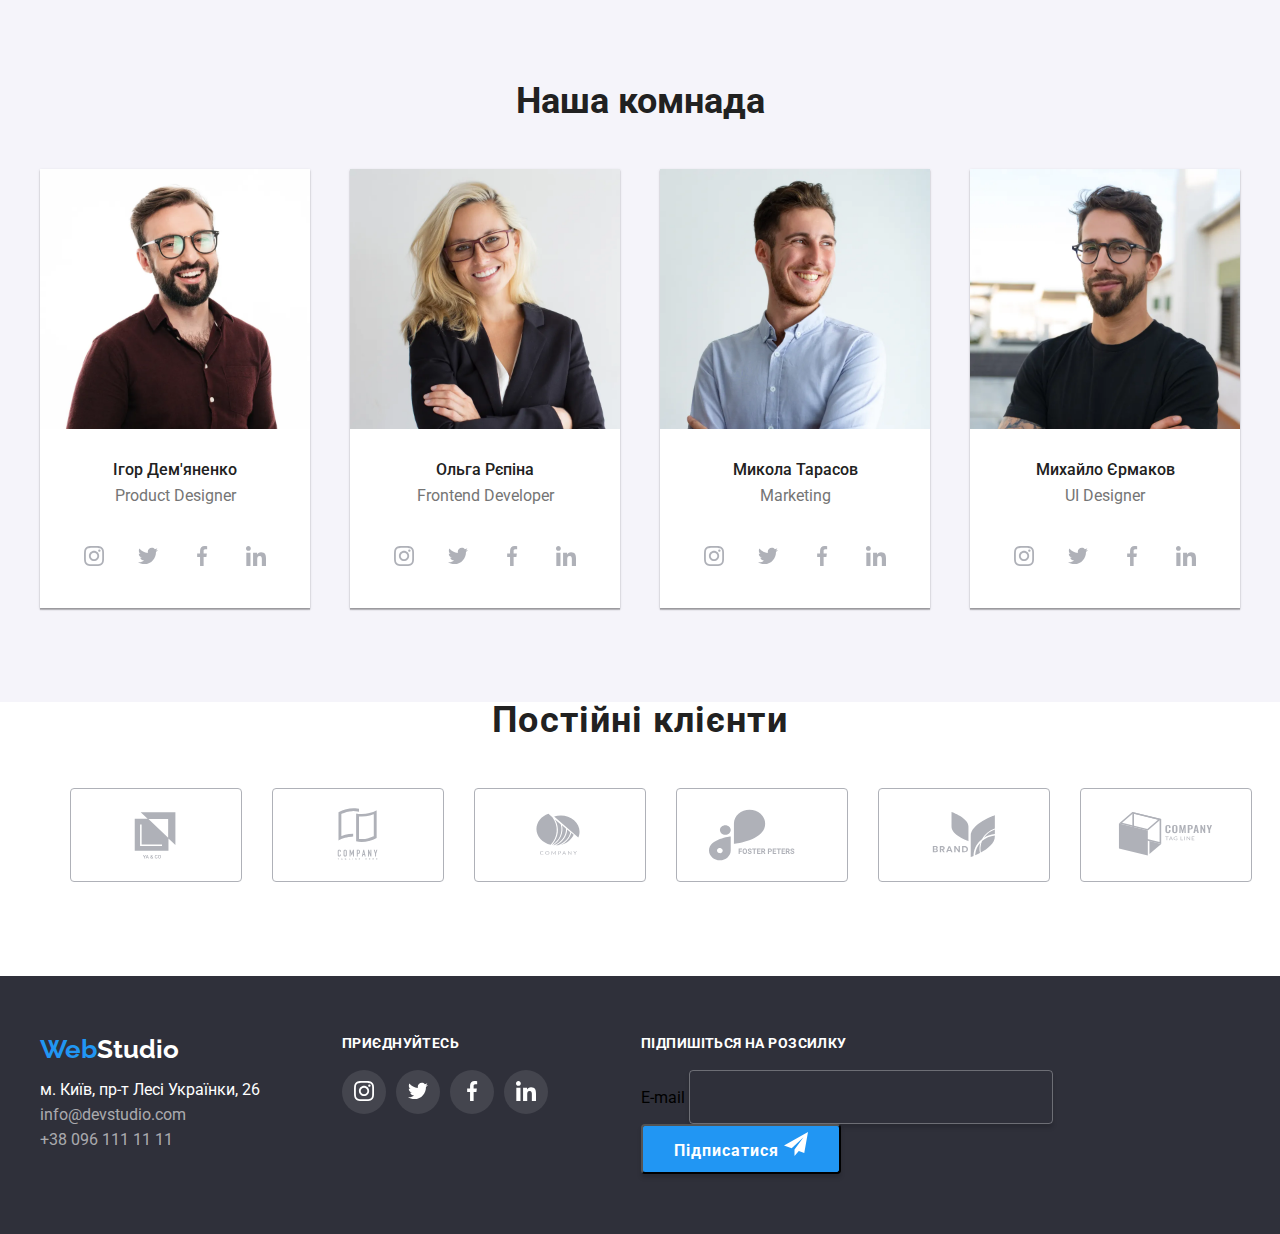
==== commit dc39d343: "add 28" ====
--- a/index.html
+++ b/index.html
@@ -46,7 +46,53 @@
         <section class="section1">
             <div class="container main-sect">
             <h2  class="main-title"> Ефективні рішення для <br>вашого бізнесу</h2> 
-        <button class="button">Замовити послугу</button>
+        <button class="btn-open" data-modal-open>Замовити послугу</button>
+        <div class="backdrop is-hidden"  data-modal>
+            <div class="modal"> 
+              <button type="button" class="btn-close" data-modal-close>
+                    <svg class="icon-back" width="18px" height="18px">
+                        <use href="./img/symbol-defs(back).svg#icon-close-black"></use>
+                    </svg>
+                </button>
+              </button>
+              <form class="modal-form">
+              <p class="modal-form-title">Залиште свої дані, ми вам передзвонимо</p>
+              <div class="modal-form-field">
+                <label for="name" class="modal-form-label first-label">ім'я</label>
+                <input type="text" id="name" class="modal-form-input">
+                <svg class="modal-form-icom person" width="18px" height="18px">
+                    <use href="./img/symbol-defs(back).svg#icon-person-black"></use>
+                </svg>
+              </div>
+              <div class="modal-form-field">
+                <label for="tel" class="modal-form-label">Телефон</label>
+                <input type="tel" id="tel" class="modal-form-input">
+                <svg class="modal-form-icom phone" width="18px" height="18px">
+                    <use href="./img/symbol-defs(back).svg#icon-phone-black"></use>
+                </svg>
+              </div>
+              <div class="modal-form-field">
+                <label for="mail" class="modal-form-label">Пошта</label>
+                <input type="email" id="mail" class="modal-form-input">
+                <svg class="modal-form-icom mail" width="18px" height="18px">
+                    <use href="./img/symbol-defs(back).svg#icon-email-black"></use>
+                </svg>
+              </div>
+              <div class="modal-form-field">
+            <label for="coment" class="coment-title">Коментар</label>
+            <textarea name="coment" id="coment" cols="30" rows="10" class="coment"></textarea>
+            </div>
+
+            <label class="modal-form-policy">
+                <input type="checkbox" class="modal-form-checkbox">
+                <p class="text-checkbox">Погоджуюся з розсилкою та приймаю
+                    <a href="#" class="policy-link">Умови договору</a>
+                </p>
+            </label>
+              <div class="agree-div"><button type="submit" class="agree-btn">Відправити</button></div>
+              </form>
+            </div>
+        </div>
     </div>
         </section>
         <section class="section2">
@@ -305,7 +351,21 @@
                 </li>
           </ul>
         </div>
+        <div class="footer-form">
+            <h2 class="form-title">Підпишіться на розсилку</h2>
+            <label for="mail" class="">E-mail</label>
+            <input type="email" id="mail" class="input-footer">
+            <button class="btn-footer">Підписатися 
+                <svg class="form-icon" width="24px" height="24px">
+                    <use href="./img/symbol-defs.svg#icon-icon-send" >
+
+                    </use>
+                </svg>       
+                 </button>
+        
+        </div>
     </div>
     </footer>
+    <script src="./script.js"></script>
 </body>
 </html>--- a/style.css
+++ b/style.css
@@ -86,14 +86,13 @@
     text-transform: uppercase;
     margin-bottom: 30px;
 }
-.button:focus,
-.button:hover{
+.btn-open:focus,
+.btn-open:hover{
     color: var(--hover-text-color) ;
     background-color: var(--hover-color);
 }
-.button{
+.btn-open{
     cursor: pointer;
-  
     font-size: 16px;
     font-weight: 700;
     padding: 10px 32px;
@@ -424,7 +423,9 @@
     font-size: 14px;
     font-weight: 700;
     letter-spacing: 0.42px;
+    text-transform: uppercase;
     padding-left: 70px;
+
 }
 .footer-icon{
    fill: #FFFFFF;
@@ -456,5 +457,163 @@
     display: flex;
     flex-direction: column;
 }
-
-
+.backdrop{
+    position: fixed;
+    left: 0px;
+    top: 0px;
+    width: 100%;
+    height: 100%;
+    background-color: rgba(0, 0, 0, 0.20);
+} 
+.backdrop.is-hidden{
+    opacity: 0;
+    visibility: hidden;
+    pointer-events: none;
+}
+.modal{
+    position: absolute; 
+    top: 50%;
+    left: 50%;
+    transform: translate(-50% , -50%);
+    width: 528px;
+    background-color: var(--hover-text-color);
+    box-shadow: 0px 2px 1px 0px rgba(0, 0, 0, 0.20), 0px 1px 1px 0px rgba(0, 0, 0, 0.14), 0px 1px 3px 0px rgba(0, 0, 0, 0.12);
+    height: 581px;
+    border-radius: 4px;
+}
+.btn-close{
+    margin-left: 490px;
+    margin-right: 8px;
+    width: 30px;
+    height: 30px;
+    background-color: var(--hover-text-color);
+    border: 1px solid rgba(0, 0, 0, 0.10);
+    border-radius: 50%;
+    cursor: pointer;
+    display: flex;
+    align-items: center;
+    padding-top: 14px;
+}
+.icon-back{
+    fill: #000000;
+}
+.icon-back:hover,
+.icon-back:focus{
+    fill: var(--hover-color);
+}
+.modal-form{
+    width: 448px;
+    margin-left: 40px;
+    margin-right: 40px;
+}
+.modal-form-title{
+    padding-top: 8px;
+    color: #212121;
+    text-align: center;
+    font-family: "Roboto";
+    font-size: 20px;
+    font-weight: 700;
+    letter-spacing: 0.6px;
+}
+.modal-form-label{
+padding-top: 10px;
+margin-right: 1002px;
+}
+.first-label{
+    padding-top: 12px;
+}
+.modal-form-input{
+    width: 448px;
+    border-radius: 4px;
+    border: 1px solid rgba(33, 33, 33, 0.20);
+    height: 40px;
+    background-color: #FFF;
+    box-shadow: 0px 2px 1px 0px rgba(0, 0, 0, 0.20), 0px 1px 1px 0px rgba(0, 0, 0, 0.14), 0px 1px 3px 0px rgba(0, 0, 0, 0.12);
+}
+.coment{
+    min-width: 448px;
+    resize: none;
+}
+.coment-title{
+    margin-right: 967px;
+    padding-top: 10px;
+    color: #757575;
+    font-size: 12px;
+    font-style: normal;
+    font-weight: 400; 
+    letter-spacing: 0.12px;
+    font-family: "Roboto";
+}
+.agree-btn{
+    
+    width: 200px;
+    height: 50px;
+    border-radius: 4px;
+    background: #188CE8;
+    box-shadow: 0px 4px 4px 0px rgba(0, 0, 0, 0.15);
+    color: #FFF;
+    text-align: center;
+    font-family: "Roboto";
+    font-size: 16px;
+    font-weight: 700;
+    line-height: 30px;
+    letter-spacing: 0.96px;
+   
+}
+.agree-div{
+    padding-bottom: 40px;
+}
+.form-title{
+    color: #FFF;
+    font-family: "Roboto";
+    font-size: 14px;
+    font-weight: 700; 
+    letter-spacing: 0.42px;
+    text-transform: uppercase;
+    padding-bottom: 20px;
+}
+.footer-form{
+    padding-left: 93px;
+}
+.input-footer{
+    width: 358px;
+    height: 50px;
+    border-radius: 4px;
+    border: 1px solid rgba(255, 255, 255, 0.30);
+    background-color: rgba(33, 150, 243, 0.00);
+    box-shadow: 0px 4px 4px 0px rgba(0, 0, 0, 0.15);
+}
+.form-icon{
+    fill: var(--hover-text-color);
+}
+.btn-footer{
+    width: 200px;
+    height: 50px;
+    background-color: var(--hover-color);
+    border-radius: 4px;
+    box-shadow: 0px 4px 4px 0px rgba(0, 0, 0, 0.15);
+    color: #FFF;
+    text-align: center;
+    font-family: "Roboto";
+    font-size: 16px;
+    font-weight: 700;
+    line-height: 30px; 
+    letter-spacing: 0.96px;
+}
+.modal-form-field{
+    position: relative;
+}
+.modal-form-icom{
+    position: absolute;
+    top: 27px;
+    left: 12px;
+}
+.modal-form-label{
+    color: #757575;
+    font-family: "Roboto";
+    font-size: 12px;
+    font-weight: 400;
+    letter-spacing: 0.12px;
+    padding-top: 10px;
+    padding-bottom: 4px;
+}
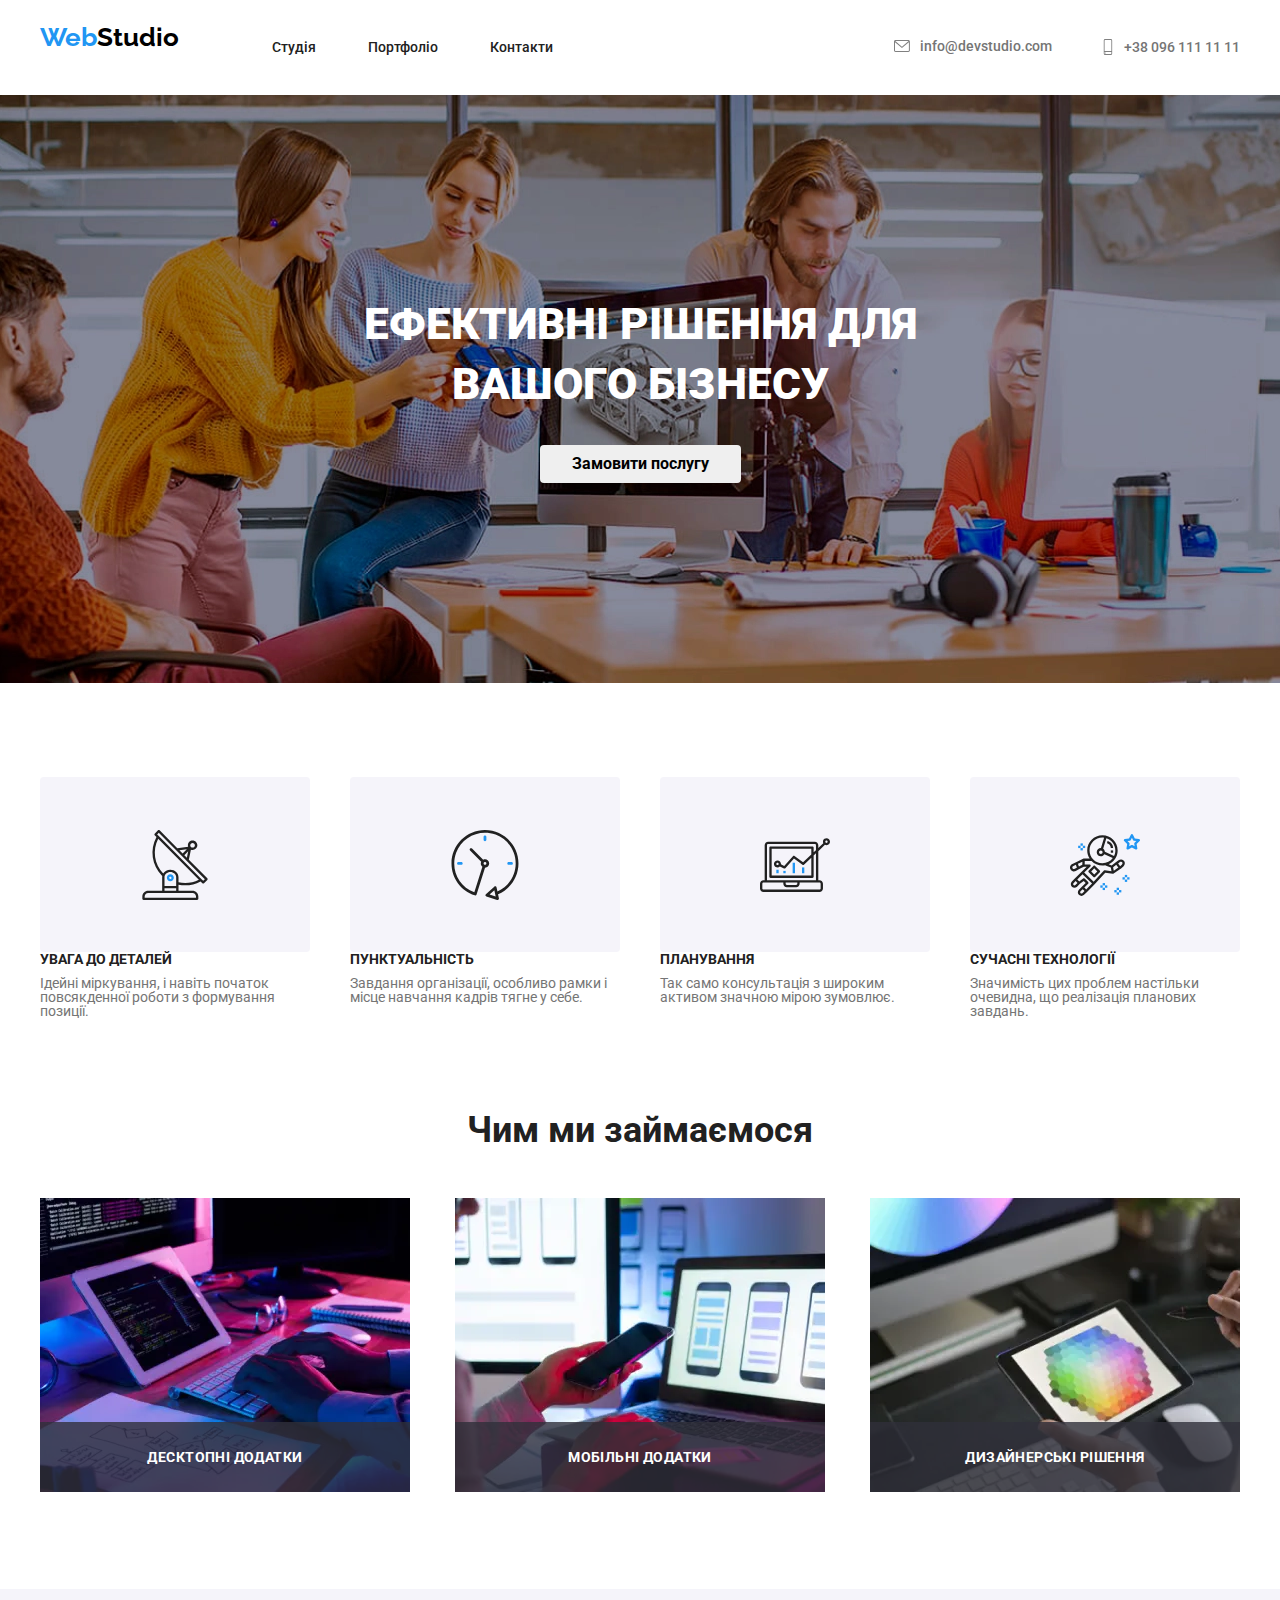
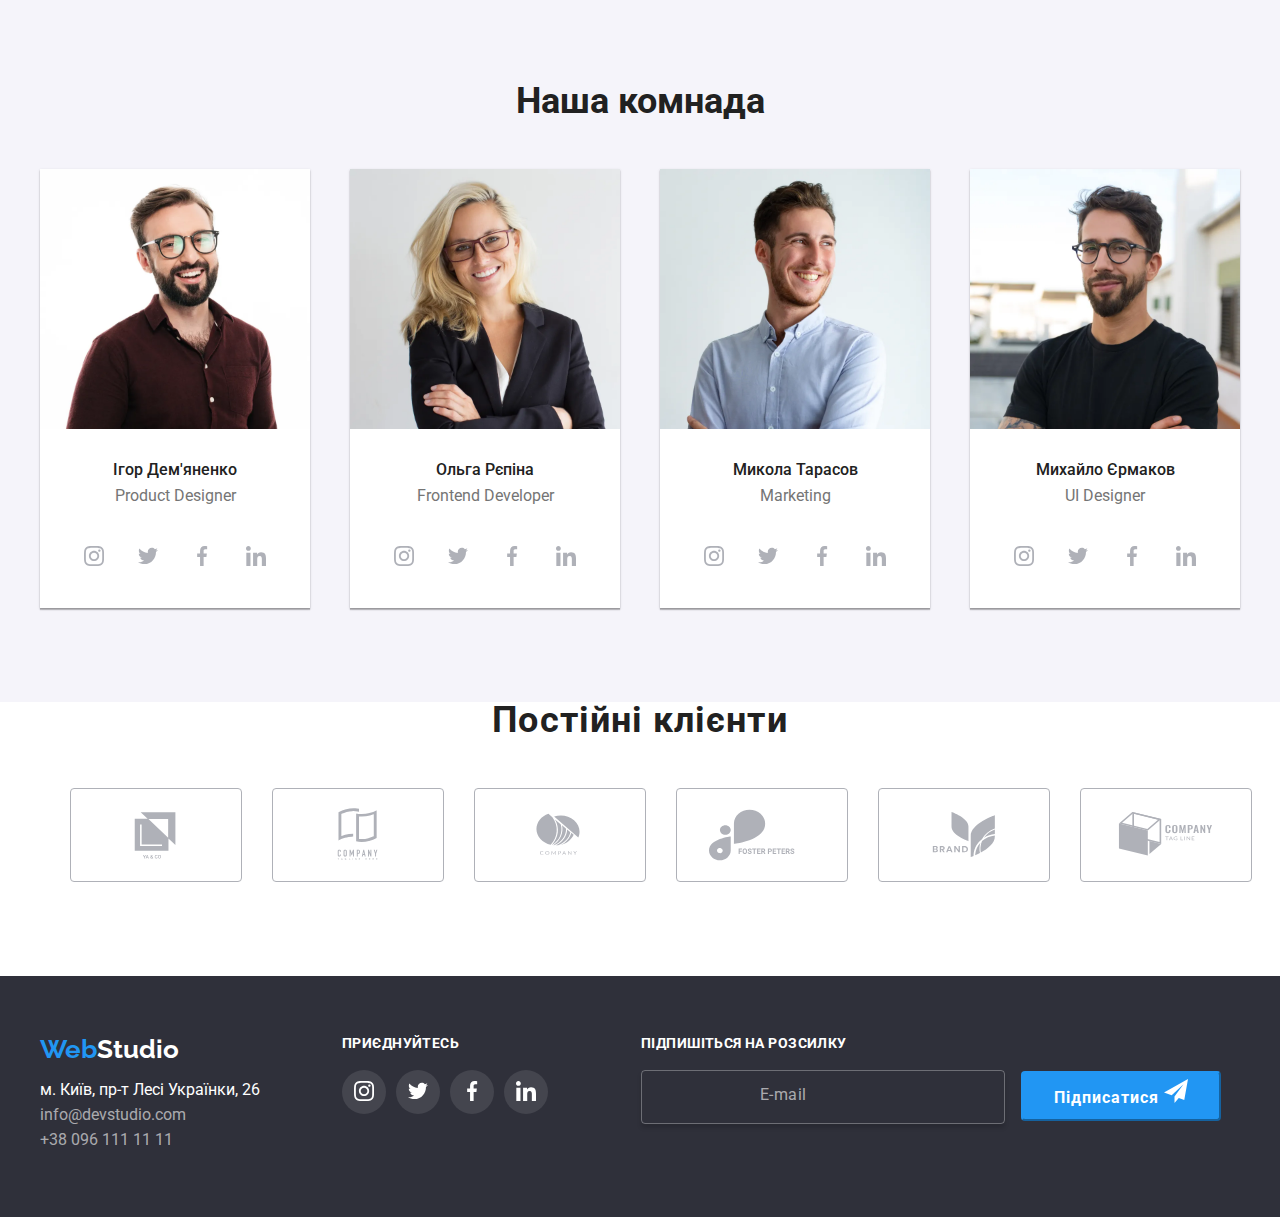
==== commit 266f4b0a: "add 29" ====
--- a/index.html
+++ b/index.html
@@ -353,12 +353,11 @@
         </div>
         <div class="footer-form">
             <h2 class="form-title">Підпишіться на розсилку</h2>
-            <label for="mail" class="">E-mail</label>
+            <label for="mail" class="footer-mail">E-mail</label>
             <input type="email" id="mail" class="input-footer">
             <button class="btn-footer">Підписатися 
                 <svg class="form-icon" width="24px" height="24px">
                     <use href="./img/symbol-defs.svg#icon-icon-send" >
-
                     </use>
                 </svg>       
                  </button>
--- a/style.css
+++ b/style.css
@@ -516,7 +516,6 @@
     letter-spacing: 0.6px;
 }
 .modal-form-label{
-padding-top: 10px;
 margin-right: 1002px;
 }
 .first-label{
@@ -528,11 +527,12 @@
     border: 1px solid rgba(33, 33, 33, 0.20);
     height: 40px;
     background-color: #FFF;
-    box-shadow: 0px 2px 1px 0px rgba(0, 0, 0, 0.20), 0px 1px 1px 0px rgba(0, 0, 0, 0.14), 0px 1px 3px 0px rgba(0, 0, 0, 0.12);
 }
 .coment{
     min-width: 448px;
     resize: none;
+    border-radius: 4px;
+    border: 1px solid rgba(33, 33, 33, 0.20);
 }
 .coment-title{
     margin-right: 967px;
@@ -549,8 +549,8 @@
     width: 200px;
     height: 50px;
     border-radius: 4px;
+    border-color:#188CE8 ;
     background: #188CE8;
-    box-shadow: 0px 4px 4px 0px rgba(0, 0, 0, 0.15);
     color: #FFF;
     text-align: center;
     font-family: "Roboto";
@@ -558,6 +558,7 @@
     font-weight: 700;
     line-height: 30px;
     letter-spacing: 0.96px;
+   
    
 }
 .agree-div{
@@ -574,6 +575,7 @@
 }
 .footer-form{
     padding-left: 93px;
+    
 }
 .input-footer{
     width: 358px;
@@ -582,6 +584,7 @@
     border: 1px solid rgba(255, 255, 255, 0.30);
     background-color: rgba(33, 150, 243, 0.00);
     box-shadow: 0px 4px 4px 0px rgba(0, 0, 0, 0.15);
+    margin-right:  12px;
 }
 .form-icon{
     fill: var(--hover-text-color);
@@ -591,7 +594,7 @@
     height: 50px;
     background-color: var(--hover-color);
     border-radius: 4px;
-    box-shadow: 0px 4px 4px 0px rgba(0, 0, 0, 0.15);
+    border-color: var(--hover-color);
     color: #FFF;
     text-align: center;
     font-family: "Roboto";
@@ -599,9 +602,12 @@
     font-weight: 700;
     line-height: 30px; 
     letter-spacing: 0.96px;
+    cursor: pointer;
+
 }
 .modal-form-field{
     position: relative;
+    margin-top: 10px;
 }
 .modal-form-icom{
     position: absolute;
@@ -614,6 +620,40 @@
     font-size: 12px;
     font-weight: 400;
     letter-spacing: 0.12px;
-    padding-top: 10px;
-    padding-bottom: 4px;
-}
+}
+.modal-form-policy{
+    display: flex;
+}
+.text-checkbox{
+    color: #757575;
+font-family: "Roboto";
+font-size: 14px;
+font-weight: 400;
+line-height: 24px; 
+letter-spacing: 0.42px;
+padding-left: 7px;
+}
+.policy-link{
+    color: #2196F3;
+font-family: "Roboto";
+font-size: 14px;
+font-weight: 400;
+line-height: 24px;
+letter-spacing: 0.42px;
+text-decoration-line: underline;
+}
+
+
+.footer-mail{
+    display: flex;
+    position: absolute;
+    color: rgba(255, 255, 255, 0.60);
+    font-family: "Roboto";
+    font-size: 16px;
+    font-style: normal;
+    font-weight: 400;
+    line-height: 20px; 
+    letter-spacing: 0.48px;
+    top:2685px ;
+    left: 760px;
+}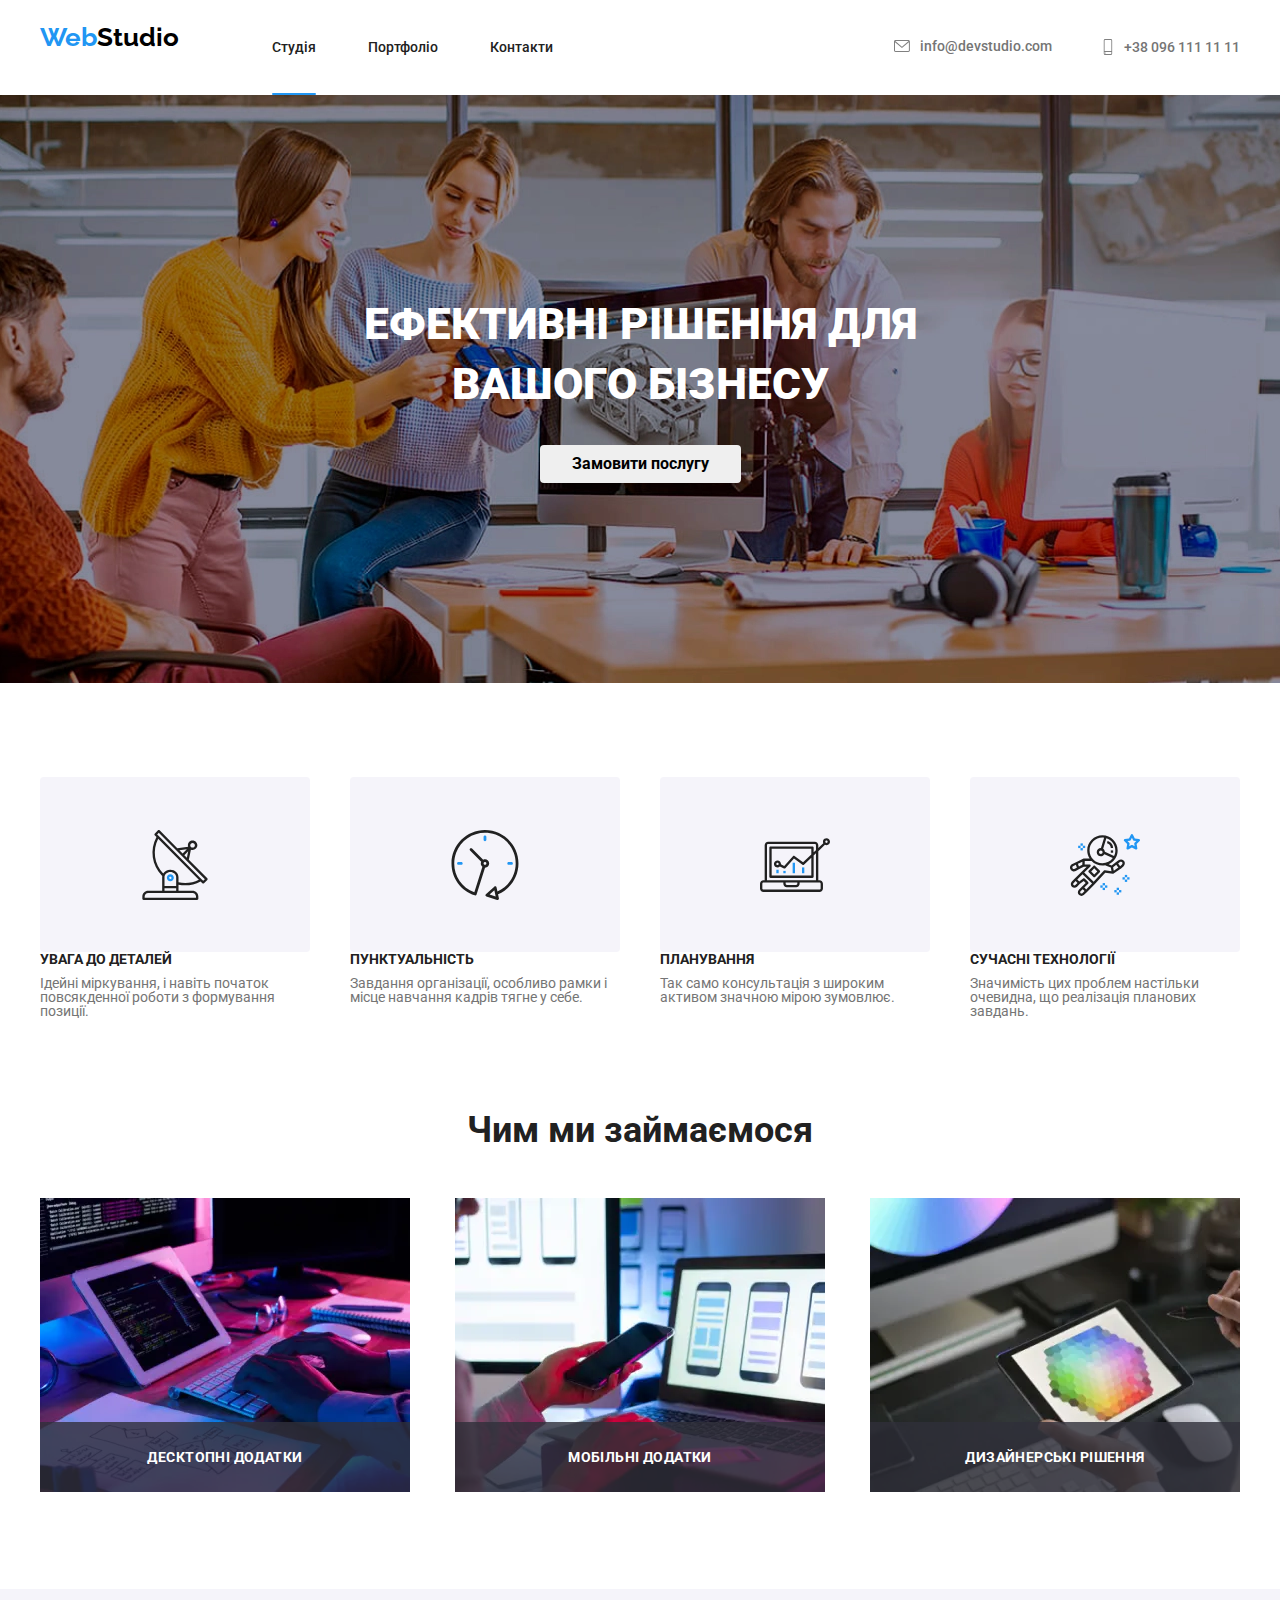
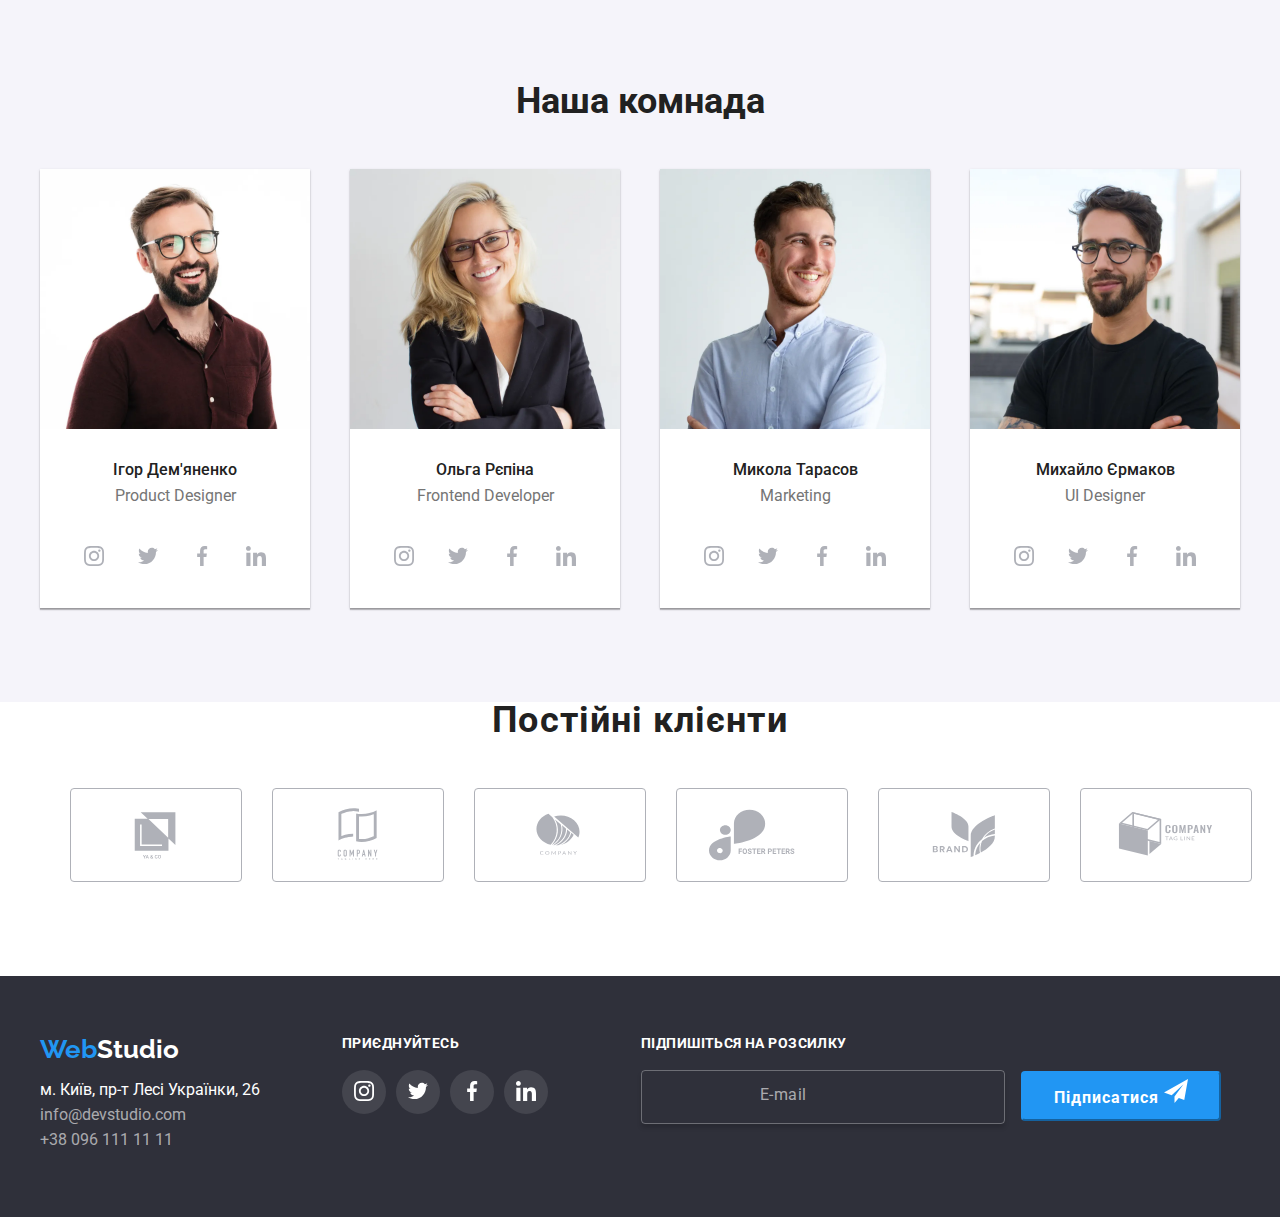
==== commit 8bd39147: "add 32" ====
--- a/index.html
+++ b/index.html
@@ -18,9 +18,15 @@
         <a  href="index.html" class="logo">Web<span class="black">Studio</span></a>
         <nav class="header-nav">
              <ul class="header-list">
-            <li><a href="index.html" class="header-link">Студія</a></li>
-            <li><a href="portfolio.html" class="header-link">Портфоліо</a></li>
-            <li><a href="#" class="header-link">Контакти</a></li>
+            <li class="header-item"><a href="index.html" class="header-link current">Студія</a>
+
+            </li>
+            <li class="header-item"><a href="portfolio.html" class="header-link">Портфоліо</a>
+               
+            </li>
+            <li class="header-item"><a href="#" class="header-link">Контакти</a>
+            
+            </li>
              </ul>
         </nav>
     </div>
--- a/style.css
+++ b/style.css
@@ -264,7 +264,6 @@
  
   
  .card-list-photo{
-
     justify-content: center;
     display: flex;
     flex-wrap: wrap;
@@ -337,8 +336,7 @@
 
  .card-img-photo{
     vertical-align:baseline;
-    width : 370px;
-    height: 294px;
+   
 } 
 .logo{
     margin-bottom:20px; 
@@ -493,6 +491,7 @@
     display: flex;
     align-items: center;
     padding-top: 14px;
+    margin-top: 8px;
 }
 .icon-back{
     fill: #000000;
@@ -642,8 +641,6 @@
 letter-spacing: 0.42px;
 text-decoration-line: underline;
 }
-
-
 .footer-mail{
     display: flex;
     position: absolute;
@@ -656,4 +653,50 @@
     letter-spacing: 0.48px;
     top:2685px ;
     left: 760px;
-}+}
+.product-trumb{
+    position: relative;
+    overflow: hidden;
+}
+.product-action{
+    position: absolute;
+    top: 0;
+    left: 0;
+    font-size: 18px;
+    letter-spacing: 0.03em;
+    line-height: 1.6;
+    background-color: rgba(33, 150, 243, 0.9);
+    width: 100%;
+    padding: 63px 24px;
+    opacity: 0;
+    transform: translatey(100%);
+    transition: transform 500ms ease-in-out;
+} 
+.card-item-photo:hover .product-action{
+    opacity: 1;
+    transform: translatey(0);
+}
+.over-text{
+    color: #FFF;
+    font-family: "Roboto";
+    font-size: 18px;
+    font-weight: 400;
+    line-height: 28px;
+    letter-spacing: 0.54px;
+}
+
+.header-link{
+    position: relative;
+}
+.header-link.current::after{
+    content: '';
+    display: block;
+    background-color: var(--hover-color);
+    position: absolute;
+    width: 100%;
+    height: 2px;
+    border-radius: 4px;
+    left: 0;
+    bottom: -40px;
+}
+
